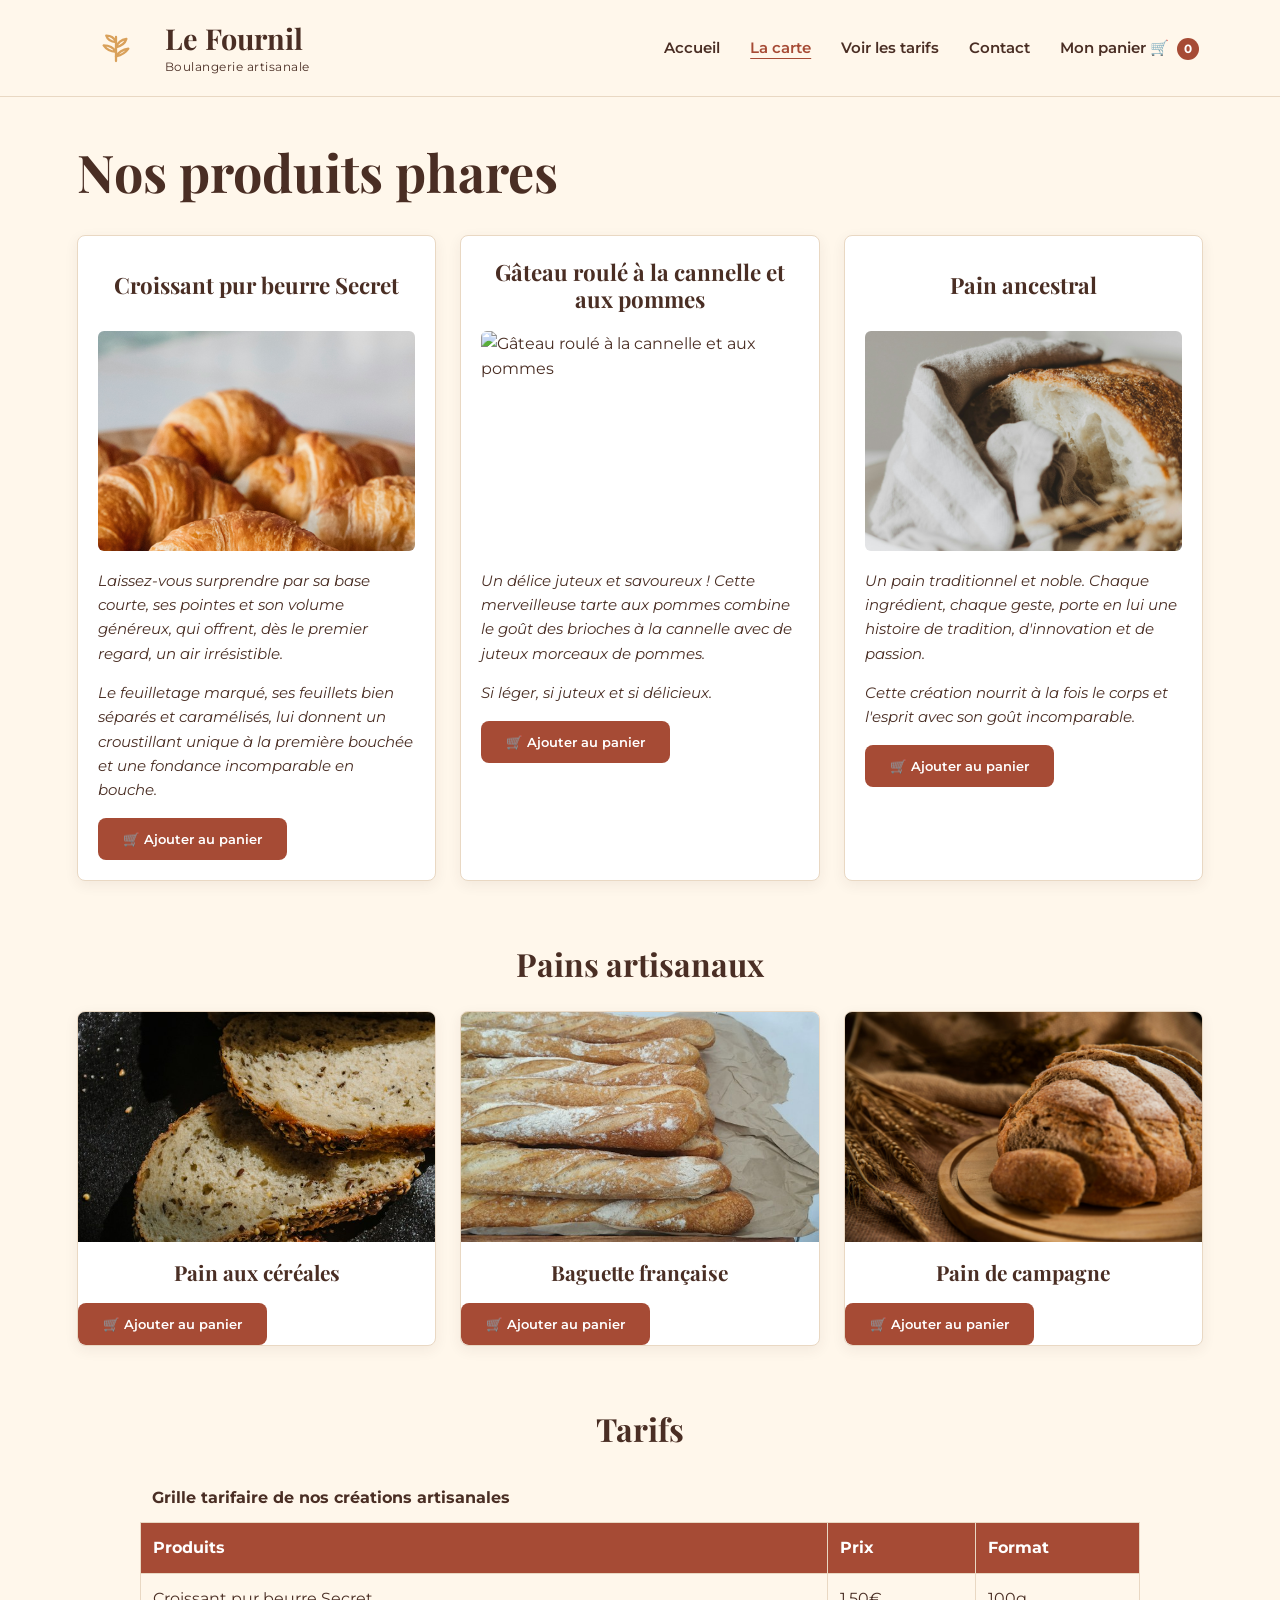
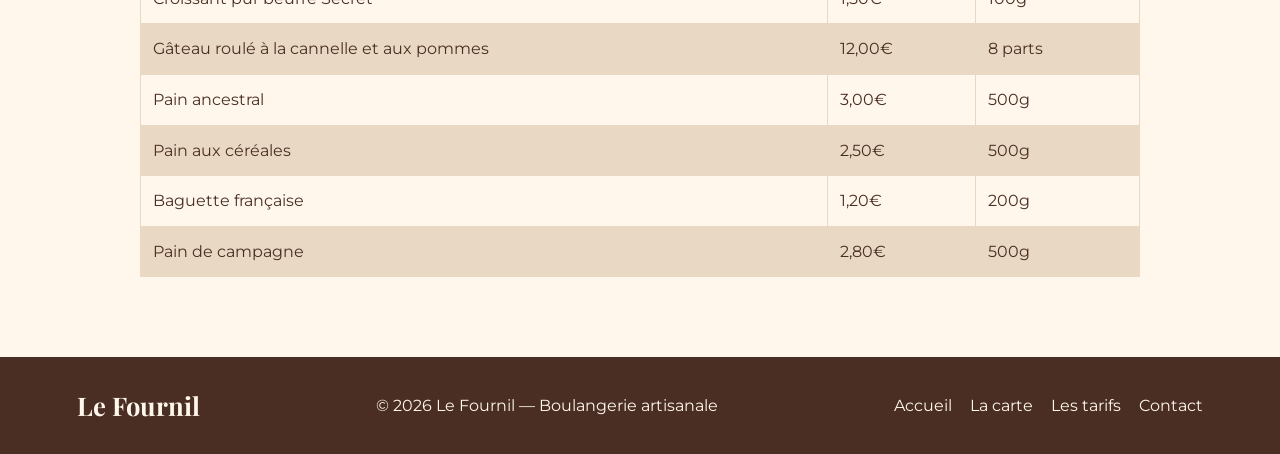
==== index.html/carte.html @ 24df6372 "tout" ====
<!DOCTYPE html>
<html lang="fr">
<head>
    <meta charset="UTF-8">
    <meta name="viewport" content="width=device-width, initial-scale=1.0">
    <title>Le Fournil - Boulangerie artisanale</title>
    <link rel="stylesheet" href="./assets/CSS/style.css">
    <script src="./assets/JS/panier.js" defer></script>
</head>
<body>
    
<header class="entete">
    
<a class="logo" href="index.html">
    <svg
        class="logo-motif"
        viewBox="0 0 120 48"
        xmlns="http://www.w3.org/2000/svg"
        aria-hidden="true"
    >
        <g
            fill="none"
            stroke="currentColor"
            stroke-width="3.5"
            stroke-linecap="round"
            stroke-linejoin="round"
        >
            <path d="M60 44 Q60 25 60 7"/>
            <path d="M60 15 Q48 14 45 5 Q56 5 60 15"/>
            <path d="M60 23 Q73 20 76 10 Q64 12 60 23"/>
            <path d="M60 30 Q47 29 41 20 Q54 20 60 30"/>
            <path d="M60 37 Q73 34 79 25 Q66 27 60 37"/>
        </g>
    </svg>

    <span class="logo-texte">
        <span class="logo-nom">Le Fournil</span>
        <span class="logo-signature">Boulangerie artisanale</span>
    </span>
</a>


    <nav aria-label="Navigation principale">
        <ul>
            <li><a href="index.html">Accueil</a></li>
            <li><a href="carte.html" aria-current="page">La carte</a></li>
            <li><a href="carte.html#tarifs">Voir les tarifs</a></li>
            <li><a href="contact.html">Contact</a></li>
            <li><a href="panier.html">Mon panier 🛒
                <span class="compteur-panier" data-compteur-panier>0</span>
            </a></li>
        </ul>
    </nav>
</header>


        <main>
            <h1><strong>Nos produits phares</strong></h1>
                <section class="produits-phares"> 

                    
                    <article>
                    <h2>Croissant pur beurre Secret</h2>
                    <!-- Ce titre s'affichera visuellement -->

                    <img src="./assets/images/aurela-redenica-y4__jFIV1F8-unsplash(1).jpg" alt="Croissant pur beurre Secret" width="300">
                   
                     
                
                        <p><i>Laissez-vous surprendre par sa base courte, ses pointes et son volume généreux, qui offrent, dès le premier regard, un air irrésistible. </i></p>
                        <p><i>Le feuilletage marqué, ses feuillets bien séparés et caramélisés, lui donnent un croustillant unique à la première bouchée et une fondance incomparable en bouche.</i></p>
                    
                        <button
                            type="button"
                            class="btn btn-principal ajouter-panier"
                            data-id="croissant"
                            data-nom="Croissant pur beurre Secret"
                            data-prix="1.50"
                            >
                             🛒 Ajouter au panier
                        </button>
                    </article>

                    <article>
                    <h2>Gâteau roulé à la cannelle et aux pommes</h2>
                     <!-- Ce titre s'affichera visuellement -->

                    <img src="./assets/images/diliara-garifullina-klfddq7zA9I-unsplash.jpg" alt="Gâteau roulé à la cannelle et aux pommes" width="300">
                   
                        <p><i>Un délice juteux et savoureux ! Cette merveilleuse tarte aux pommes combine le goût des brioches à la cannelle avec de juteux morceaux de pommes.</i></p>
                        <p><i>Si léger, si juteux et si délicieux.</i></p>

                        <button
                            type="button"
                            class="btn btn-principal ajouter-panier"
                            data-id="gâteau-roulé"
                            data-nom="Gâteau roulé à la cannelle et aux pommes"
                            data-prix="12.00"
                            >
                             🛒 Ajouter au panier
                        </button>
                    </article>

                    <article>
                    <h2>Pain ancestral</h2>
                     <!-- Ce titre s'affichera visuellement -->
                      
                    <img src="./assets/images/ellie-ellien-lJxYfjJRVto-unsplash.jpg" alt="Pain ancestral" width="300">
                   
                    <p><i>Un pain traditionnel et noble. Chaque ingrédient, chaque geste, porte en lui une histoire de tradition, d'innovation et de passion. </i></p>
                    <p><i>Cette création nourrit à la fois le corps et l'esprit avec son goût incomparable.</i></p>

                    <button
                            type="button"
                            class="btn btn-principal ajouter-panier"
                            data-id="pain-ancestral"
                            data-nom="Pain ancestral"
                            data-prix="3.00"
                            >
                             🛒 Ajouter au panier
                        </button>
                    </article>
                </section>
           
    
<!-- Section : Pains artisanaux -->
<section class="section-pains">

    <h2>Pains artisanaux</h2>

    <div class="grille-pains">

        <article class="carte-pain">
            <img
                src="./assets/images/helen-van-8ctLZdT67_I-unsplash.jpg"
                alt="Pain aux céréales"
            >
            <h3>Pain aux céréales</h3>

            <button
                type="button"
                class="btn btn-principal ajouter-panier"
                data-id="pain-aux-céréales"
                data-nom="Pain aux céréales"
                data-prix="2.50"
                >
                🛒 Ajouter au panier
            </button>
        </article>

        <article class="carte-pain">
            <img
                src="./assets/images/sergio-arze-BXeJttTeD_s-unsplash.jpg"
                alt="Baguettes françaises"
            >
            <h3>Baguette française</h3>
            <button
                type="button"
                class="btn btn-principal ajouter-panier"
                data-id="baguette-française"
                data-nom="Baguette française"
                data-prix="1.20"
                >
                🛒 Ajouter au panier
            </button>
        </article>

        <article class="carte-pain">
            <img
                src="./assets/images/charles-chen-0keGhiSw9kY-unsplash.jpg"
                alt="Pain de campagne"
            >
            <h3>Pain de campagne</h3>

            <button
                type="button"
                class="btn btn-principal ajouter-panier"
                data-id="pain-de-campagne"
                data-nom="Pain de campagne"
                data-prix="2.80"
                >
                🛒 Ajouter au panier
        </article>

    </div>

</section>


            <!-- Section : Tarifs (avec l'ID pour l'ancre) -->
             

            <section id="tarifs" class="section-tarifs">

                <h2>Tarifs</h2>

            <table>

                <caption>Grille tarifaire de nos créations artisanales</caption>
                    <thead>
                        <tr>
                            <th>Produits</th>
                            <th>Prix</th>
                            <th>Format</th>
                        </tr>
                    </thead>

                    <tbody>

                        <tr>
                            <td>Croissant pur beurre Secret</td>
                            <td>1,50€</td>
                            <td>100g</td>
                        </tr>
                        <tr>
                            <td>Gâteau roulé à la cannelle et aux pommes</td>
                            <td>12,00€</td>
                            <td>8 parts</td>
                        </tr>
                        <tr>
                            <td>Pain ancestral</td>
                            <td>3,00€</td>
                            <td>500g</td>
                        </tr>
                        <tr>
                            <td>Pain aux céréales</td>
                            <td>2,50€</td>
                            <td>500g</td>
                        </tr>
                        <tr>
                            <td>Baguette française</td>
                            <td>1,20€</td>
                            <td>200g</td>
                        </tr>
                        <tr>
                            <td>Pain de campagne</td>
                            <td>2,80€</td>
                            <td>500g</td>
                        </tr>

                    </tbody>
                    
                </table>
               
             </section>

        </main>

        
<!-- Pied de page commun -->
<footer class="pied-page">

    <p class="signature-footer">
        Le Fournil
    </p>

    <p>
        © 2026 Le Fournil — Boulangerie artisanale
    </p>

    <nav aria-label="Navigation de pied de page">
        <ul>
            <li><a href="index.html">Accueil</a></li>
            <li><a href="carte.html#tarifs">La carte</a></li>
            <li>
                <a href="carte.html#tarifs">Les tarifs</a>
            </li>
            <li><a href="contact.html">Contact</a></li>
        </ul>
    </nav>

</footer>

        </body>
        </html>
---- index.html/assets/CSS/style.css ----
@import url('https://fonts.googleapis.com/css2?family=Montserrat:wght@400;500;600;700&family=Playfair+Display:wght@400;500;600;700&display=swap');

/* =========================================================
               LE FOURNIL — FEUILLE DE STYLE 
Styles communs aux pages index.html, carte.html et contact.html
   ========================================================= */

:root {
    --terracotta: #A64B35;
    --brun: #4A2E24;
    --ivoire: #FFF7EB;
    --miel: #D9A15B;
    --beige: #E9D8C3;
    --police-titres: "Playfair Display", Georgia, serif;
    --police-texte: "Montserrat", Arial, sans-serif;
    --arrondi: 8px;
    --espace: 24px;
}

* { box-sizing: border-box; }

html { scroll-behavior: smooth; }

body {
    margin: 0;
    background: var(--ivoire);
    color: var(--brun);
    font-family: var(--police-texte);
    font-size: 16px;
    line-height: 1.6;
}

h1, h2, h3 {
    margin-top: 0;
    color: var(--brun);
    font-family: var(--police-titres);
    line-height: 1.2;
}

h1 { font-size: clamp(2.2rem, 5vw, 3.25rem); }
h2 { font-size: clamp(1.65rem, 3vw, 2rem); }
h3 { font-size: 1.3rem; }
p { margin-top: 0; }
a { color: var(--terracotta); }
img { display: block; max-width: 100%; height: auto; }

/* Boutons communs */
.btn {
    display: inline-block;
    padding: 12px 24px;
    border: 1px solid transparent;
    border-radius: var(--arrondi);
    font-family: var(--police-texte);
    font-weight: 600;
    text-align: center;
    text-decoration: none;
    cursor: pointer;
    transition: background-color .2s ease, color .2s ease, transform .2s ease;
}
.btn-principal { background: var(--terracotta); color: #fff; }
.btn-principal:hover, .btn-principal:focus-visible { background: var(--brun); color: #fff; }
.btn-secondaire { border-color: var(--terracotta); background: transparent; color: var(--terracotta); }
.btn-secondaire:hover, .btn-secondaire:focus-visible { background: var(--beige); }

/* En-tête, logo et navigation — communs aux trois pages */
.entete {
    display: flex;
    flex-wrap: wrap;
    align-items: center;
    justify-content: space-between;
    gap: 20px 28px;
    width: 100%;
    padding: 18px 6%;
    border-bottom: 1px solid var(--beige);
    background: var(--ivoire);
}
.logo {
    display: inline-flex;
    flex: 0 0 auto;
    align-items: center;
    gap: 10px;
    color: var(--brun);
    text-decoration: none;
}
.logo-motif {
    flex: 0 0 auto;
    width: 78px;
    height: 60px;
    color: var(--miel);
}
.logo-texte { display: flex; flex-direction: column; line-height: 1.15; }
.logo .logo-nom { font-family: var(--police-titres); font-size: 1.8rem; font-weight: 700; }
.logo .logo-signature { margin-top: 4px; font-size: .76rem; letter-spacing: .04em; }
.entete nav { display: block; flex: 1 1 400px; min-width: 0; }
.entete nav ul {
    display: flex;
    flex-wrap: wrap;
    align-items: center;
    justify-content: flex-end;
    gap: 8px 22px;
    margin: 0;
    padding: 0;
    list-style: none;
}
.entete nav li { display: block; }
.entete nav a {
    display: inline-block;
    padding: 8px 4px;
    color: var(--brun);
    font-size: .94rem;
    font-weight: 600;
    text-decoration: none;
}
.entete nav a:hover, .entete nav a:focus-visible,
.entete nav a[aria-current="page"] { color: var(--terracotta); }
.entete nav a[aria-current="page"] { text-decoration: underline; text-underline-offset: 5px; }

/* Éléments de présentation */
.surtitre {
    margin-bottom: 10px;
    color: var(--terracotta);
    font-size: .82rem;
    font-weight: 700;
    letter-spacing: .12em;
    text-transform: uppercase;
}

/* PAGE ACCUEIL : bannière */
.hero {
    display: flex;
    flex-direction: column;
    align-items: center;
    justify-content: center;
    gap: 12px;
    width: 100%;
    max-width: 1400px;
    min-height: 360px;
    margin: 32px auto;
    padding: 64px 8%;
    background: var(--beige); text-align: center;
}
.hero h1 { max-width: 780px; margin-bottom: 4px; }
.hero p:not(.surtitre) { max-width: 650px; margin-bottom: 8px; }
.hero .surtitre { margin-bottom: 0; }

.photo-vitrine {
    display: grid;
    grid-template-columns: minmax(0, 1.1fr) minmax(0, 1fr);
    align-items: center;
    gap: 40px;
    width: 88%;
    max-width: 1200px;
    margin: 64px auto;
}
.photo-vitrine img { width: 100%; height: 360px; border-radius: var(--arrondi); object-fit: cover; }
.photo-texte h2 { margin-bottom: 14px; }
.photo-texte p:not(.surtitre) { max-width: 560px; }

.incontournables {
    width: 88%;
    max-width: 1200px;
    margin: 72px auto;
}
.incontournables-intro { max-width: 680px; margin: 0 auto 32px; text-align: center; }
.incontournables-intro h2 { margin-bottom: 12px; }
.incontournables-intro > p:last-child { margin-bottom: 0; }
.grille-produits {
    display: grid;
    grid-template-columns: repeat(3, minmax(0, 1fr));
    gap: 24px;
    width: 100%;
}
.produit-accueil {
    min-width: 0;
    overflow: hidden;
    border: 1px solid var(--beige);
    border-radius: var(--arrondi);
    background: #fff;
    box-shadow: 0 4px 14px rgb(74 46 36 / 7%);
    transition: transform .2s ease, box-shadow .2s ease;
}
.produit-accueil:hover { transform: translateY(-4px); box-shadow: 0 8px 20px rgb(74 46 36 / 12%); }
.produit-accueil img { width: 100%; height: 230px; object-fit: cover; }
.produit-accueil .produit-contenu { padding: 20px; }
.produit-contenu h3 { margin-bottom: 10px; }
.produit-contenu p { margin-bottom: 0; font-size: .95rem; }
.incontournables-action { margin-top: 30px; text-align: center; }

.savoir-faire {
    display: grid;
    grid-template-columns: minmax(0, 1fr) minmax(0, 1fr);
    align-items: center;
    gap: 44px;
    width: 88%;
    max-width: 1200px;
    margin: 72px auto;
}
.savoir-faire-photo img { width: 100%; height: 390px; border-radius: var(--arrondi); object-fit: cover; }
.savoir-faire-texte h2 { margin-bottom: 16px; }
.savoir-faire-texte p:not(.surtitre) { max-width: 620px; }
.savoir-faire-texte .btn { margin-top: 8px; }

/* PAGE CARTE : produits phares */
main > h1 {
    width: 88%;
    max-width: 1200px;
    margin: 44px auto 32px;
}
.produits-phares {
    display: grid;
    grid-template-columns: repeat(3, minmax(0, 1fr));
    gap: 24px;
    width: 88%;
    max-width: 1200px;
    margin: 0 auto 64px;
}
.produits-phares article {
    min-width: 0;
    overflow: hidden;
    padding: 20px;
    border: 1px solid var(--beige);
    border-radius: var(--arrondi);
    background: #fff;
    box-shadow: 0 4px 14px rgb(74 46 36 / 7%);
    transition: transform .2s ease, box-shadow .2s ease;
}
.produits-phares article:hover { transform: translateY(-4px); box-shadow: 0 8px 20px rgb(74 46 36 / 12%); }
.produits-phares article h2 { margin-bottom: 16px; font-size: 1.4rem; }
.produits-phares article img { width: 100%; height: 220px; margin-bottom: 18px; border-radius: 6px; object-fit: cover; }
.produits-phares article p { font-size: .95rem; }
.produits-phares article p:last-child { margin-bottom: 0; }

/* PAGE CARTE : pains artisanaux */
.section-pains {
    width: 88%;
    max-width: 1200px;
    margin: 64px auto;
}
.section-pains > h2 { margin-bottom: 28px; text-align: center; }
.grille-pains { display: grid; grid-template-columns: repeat(3, minmax(0, 1fr)); gap: 24px; }
.carte-pain {
    overflow: hidden;
    border: 1px solid var(--beige);
    border-radius: var(--arrondi);
    background: #fff;
    box-shadow: 0 4px 14px rgb(74 46 36 / 7%);
    transition: transform .2s ease, box-shadow .2s ease;
}
.carte-pain:hover { transform: translateY(-4px); box-shadow: 0 8px 20px rgb(74 46 36 / 12%); }
.carte-pain img { width: 100%; height: 230px; object-fit: cover; }
.carte-pain h3 { margin: 0; padding: 18px; text-align: center; }

/* PAGE CARTE : tableau des tarifs */
.section-tarifs {
    width: 88%;
    max-width: 1000px;
    margin: 64px auto 80px;
    scroll-margin-top: 24px;
}
.section-tarifs > h2 { margin-bottom: 20px; text-align: center; }
.section-tarifs table {
    width: 100%;
    margin: 24px 0;
    border-collapse: collapse;
    background: var(--ivoire);
    color: var(--brun);
}
.section-tarifs caption { padding: 12px; color: var(--brun); font-weight: 700; text-align: left; }
.section-tarifs th, .section-tarifs td { padding: 12px; border: 1px solid var(--beige); text-align: left; }
.section-tarifs th { background: var(--terracotta); color: #fff; }
.section-tarifs tbody tr:nth-child(even) { background: var(--beige); }
.section-tarifs tbody tr:hover { background: #f2e3d1; }

/* PAGE CONTACT : introduction */
.page-contact { padding: 0 6% 64px; }
.page-contact .contact-intro-vertical {
    display: flex;
    flex-direction: column;
    align-items: center;
    width: 100%;
    max-width: 900px;
    margin: 48px auto 44px;
    text-align: center;
}
.page-contact .contact-intro-vertical .surtitre { margin-bottom: 12px; }
.page-contact .contact-intro-vertical .texte-intro-contact { max-width: 650px; margin-bottom: 18px; }
.page-contact .contact-intro-vertical h1 { margin: 0; }

/* PAGE CONTACT : cartes d'informations */
.page-contact .contact-grid {
    display: grid;
    grid-template-columns: repeat(2, minmax(0, 1fr));
    gap: 24px;
    width: 100%;
    max-width: 1000px;
    margin: 0 auto 48px;
}
.page-contact .contact-card {
    min-width: 0;
    padding: 28px;
    border: 1px solid var(--beige);
    border-radius: var(--arrondi);
    background: #fff;
    box-shadow: 0 4px 14px rgb(74 46 36 / 7%);
}
.page-contact .contact-card h2 { margin-bottom: 20px; font-size: 1.5rem; }
.page-contact .contact-card p { margin-bottom: 18px; }
.page-contact .contact-card p:last-child { margin-bottom: 0; }
.page-contact .contact-card strong { color: var(--terracotta); }
.page-contact .contact-card .note-horaires { color: var(--brun); font-style: italic; }

/* PAGE CONTACT : formulaire */
.page-contact .formulaire-contact {
    width: 100%;
    max-width: 800px;
    margin: 0 auto;
    padding: 32px;
    border: 1px solid var(--beige);
    border-radius: var(--arrondi);
    background: #fff;
    box-shadow: 0 4px 14px rgb(74 46 36 / 7%);
}
.page-contact .formulaire-contact h2 { margin-bottom: 10px; }
.page-contact .formulaire-contact > p { margin-bottom: 24px; }
.page-contact .formulaire-contact form { display: grid; gap: 18px; }
.page-contact .formulaire-contact .champ { display: flex; flex-direction: column; gap: 7px; }
.page-contact .formulaire-contact label { color: var(--brun); font-weight: 600; }
.page-contact .formulaire-contact input,
.page-contact .formulaire-contact textarea {
    width: 100%;
    padding: 12px 14px;
    border: 1px solid #cbb7a5;
    border-radius: 6px;
    background: var(--ivoire);
    color: var(--brun);
    font: inherit;
}
.page-contact .formulaire-contact textarea { min-height: 140px; resize: vertical; }
.page-contact .formulaire-contact input:focus,
.page-contact .formulaire-contact textarea:focus {
    outline: 2px solid var(--terracotta);
    outline-offset: 2px;
    border-color: var(--terracotta);
}
.page-contact .formulaire-contact button { justify-self: start; }

/* Pied de page commun aux trois pages */
.pied-page {
    display: flex;
    flex-wrap: wrap;
    align-items: center;
    justify-content: space-between;
    gap: 18px 28px;
    width: 100%;
    padding: 28px 6%;
    background: var(--brun);
    color: var(--ivoire);
}
.pied-page p { margin: 0; }
.pied-page .signature-footer { color: var(--ivoire); font-family: var(--police-titres); font-size: 1.6rem; font-weight: 700; }
.pied-page nav ul { display: flex; flex-wrap: wrap; gap: 8px 18px; margin: 0; padding: 0; list-style: none; }
.pied-page a { color: var(--ivoire); text-decoration: none; }
.pied-page a:hover, .pied-page a:focus-visible { color: var(--miel); text-decoration: underline; text-underline-offset: 4px; }

/* Adaptation aux écrans moyens */
@media (max-width: 900px) {
    .grille-produits, .produits-phares, .grille-pains { grid-template-columns: repeat(2, minmax(0, 1fr)); }
    .photo-vitrine, .savoir-faire { gap: 28px; }
    .photo-vitrine img, .savoir-faire-photo img { height: 320px; }
    .entete nav ul { gap: 8px 14px; }
    .pied-page { justify-content: center; text-align: center; }
    .pied-page nav ul { justify-content: center; }
}

/* Adaptation aux mobiles */
@media (max-width: 700px) {
    .entete { flex-direction: column; align-items: center; padding: 18px 5%; }
    .entete nav { flex: 0 1 auto; width: 100%; }
    .entete nav ul { justify-content: center; gap: 6px 14px; }
    .entete nav a { padding: 7px 3px; font-size: .9rem; }
    .hero {
    display: flex;
    flex-direction: column;
    align-items: center;
    justify-content: center;
    gap: 12px;

    width: 100%;
    max-width: 1400px;
    min-height: 360px;
    margin: 32px auto;
    padding: 64px 8%;

    background: var(--beige);
    text-align: center;
}

.hero h1 {
    max-width: 780px;
    margin-bottom: 4px;
}

.hero p:not(.surtitre) {
    max-width: 650px;
    margin-bottom: 8px;
}

.hero .surtitre {
    margin-bottom: 0;
}
    .photo-vitrine, .savoir-faire { grid-template-columns: 1fr; width: 88%; margin: 48px auto; }
    .photo-vitrine img, .savoir-faire-photo img { height: 280px; }
    .photo-texte { order: 2; }
    .grille-produits, .produits-phares, .grille-pains, .page-contact .contact-grid { grid-template-columns: 1fr; }
    .incontournables, .section-pains, .section-tarifs { width: 88%; margin-top: 48px; margin-bottom: 48px; }
    .produits-phares { margin-bottom: 48px; }
    .page-contact { padding-right: 5%; padding-left: 5%; }
    .page-contact .contact-intro-vertical { margin: 36px auto; }
    .page-contact .contact-card, .page-contact .formulaire-contact { padding: 24px; }
    .pied-page { flex-direction: column; padding: 26px 5%; }
}

@media (max-width: 500px) {
    body { font-size: 15px; }
    .logo-motif {
    flex: 0 0 auto;
    width: 78px;
    height: 60px;
    color: var(--miel);
}
    .logo .logo-nom { font-size: 1.6rem; }
    .logo .logo-signature { font-size: .7rem; }
    .hero h1 { font-size: 2.15rem; }
    .produit-accueil img, .produits-phares article img, .carte-pain img { height: 210px; }
    .page-contact .formulaire-contact { padding: 20px; }
    .page-contact .formulaire-contact button { width: 100%; }
    .section-tarifs { width: 94%; }
    .section-tarifs th, .section-tarifs td { padding: 8px 6px; font-size: .85rem; overflow-wrap: anywhere; }
    .pied-page nav ul { gap: 8px 14px; }
}


/* PAGE MON PANIER */

.page-panier {
    width: 88%;
    max-width: 1000px;
    min-height: 55vh;
    margin: 48px auto 72px;
}

.page-panier > h1 {
    text-align: center;
    margin-bottom: 36px;
}

.ligne-panier {
    display: flex;
    flex-wrap: wrap;
    align-items: center;
    gap: 12px;
    margin-bottom: 16px;
    padding: 20px;
    border: 1px solid var(--beige);
    border-radius: var(--arrondi);
    background: #fff;
}

.ligne-panier h3 {
    flex: 1 1 220px;
    margin: 0;
}

.ligne-panier p {
    margin: 0;
}

.ligne-panier button {
    padding: 8px 12px;
    border: 1px solid var(--beige);
    border-radius: 6px;
    background: var(--ivoire);
    color: var(--brun);
    cursor: pointer;
}

.ligne-panier button:hover {
    background: var(--beige);
}

#message-panier[hidden] {
    display: none;
}



/* Compteur du panier */
.compteur-panier {
    display: inline-flex;
    align-items: center;
    justify-content: center;
    min-width: 22px;
    height: 22px;
    margin-left: 4px;
    padding: 0 6px;
    border-radius: 50px;
    background: var(--terracotta);
    color: #fff;
    font-size: 0.75rem;
    font-weight: 700;
    line-height: 1;
}

/* ========================================
   PAGE PANIER - LE FOURNIL
   ======================================== */

.page-panier {
    max-width: 1000px;
    margin: 50px auto;
    padding: 30px;
    color: var(--brun);
    background-color: var(--ivoire);
    border-radius: 16px;
    box-shadow: 0 4px 16px rgba(74, 46, 36, 0.10);
}

.page-panier h1 {
    margin-bottom: 12px;
    color: var(--brun);
    text-align: center;
}

.page-panier h2 {
    margin-top: 30px;
    color: var(--terracotta);
}

/* Message lorsque le panier est vide */
#message-panier {
    padding: 24px;
    text-align: center;
    color: var(--brun);
    background-color: #FFFFFF;
    border: 1px solid var(--beige);
    border-radius: 12px;
}

/* Liste des produits */
#liste-panier {
    display: flex;
    flex-direction: column;
    gap: 16px;
    margin: 24px 0;
}

/* Une ligne par produit */
.ligne-panier {
    display: flex;
    align-items: center;
    flex-wrap: wrap;
    gap: 12px;
    padding: 20px;
    background-color: #FFFFFF;
    border: 1px solid var(--beige);
    border-left: 5px solid var(--terracotta);
    border-radius: 12px;
}

/* Nom du produit */
.ligne-panier h3 {
    flex: 1 1 200px;
    margin: 0;
    color: var(--brun);
    font-size: 1.1rem;
}

/* Prix du produit */
.ligne-panier p {
    margin: 0;
    color: var(--terracotta);
    font-weight: bold;
}

/* Boutons de quantité et suppression */
.ligne-panier button {
    padding: 8px 12px;
    color: var(--brun);
    background-color: var(--ivoire);
    border: 1px solid var(--beige);
    border-radius: 8px;
    font: inherit;
    cursor: pointer;
    transition: background-color 0.2s ease,
                color 0.2s ease;
}

/* Effet au survol */
.ligne-panier button:hover {
    color: #FFFFFF;
    background-color: var(--terracotta);
    border-color: var(--terracotta);
}

/* Quantité */
.ligne-panier span {
    color: var(--brun);
    font-weight: bold;
}

/* Total du panier */
#total-panier {
    display: inline-block;
    margin-top: 10px;
    padding: 12px 20px;
    color: #FFFFFF;
    background-color: var(--brun);
    border-radius: 10px;
    font-size: 1.4rem;
    font-weight: bold;
}

/* Adaptation aux petits écrans */
@media (max-width: 600px) {
    .page-panier {
        margin: 20px 12px;
        padding: 18px;
    }

    .ligne-panier {
        padding: 14px;
        gap: 10px;
    }

    .ligne-panier h3 {
        flex-basis: 100%;
    }

    #total-panier {
        font-size: 1.2rem;
    }
}


/* Bouton pour vider le panier */
.btn-vider-panier {
    margin-top: 16px;
    margin-left: 10px;
    padding: 12px 20px;
    color: var(--terracotta);
    background-color: transparent;
    border: 1px solid var(--terracotta);
    border-radius: 8px;
    font: inherit;
    cursor: pointer;
    transition: background-color 0.2s ease, color 0.2s ease;
}

.btn-vider-panier:hover {
    color: #FFFFFF;
    background-color: var(--terracotta);
}

@media (max-width: 600px) {
    .btn-vider-panier {
        margin-left: 0;
        width: 100%;
    }
}


/* Formulaire de commande */
#formulaire-commande {
    max-width: 650px;
    margin: 30px auto 0;
}

.champ-commande {
    display: flex;
    flex-direction: column;
    gap: 8px;
    margin-bottom: 20px;
}

.champ-commande label {
    color: var(--brun);
    font-weight: bold;
}

.champ-commande input,
.champ-commande select {
    width: 100%;
    box-sizing: border-box;
    padding: 12px;
    color: var(--brun);
    background-color: #FFFFFF;
    border: 1px solid var(--beige);
    border-radius: 8px;
    font: inherit;
}

.champ-commande input:focus,
.champ-commande select:focus {
    outline: 2px solid var(--miel);
    outline-offset: 2px;
}

.note-commande {
    padding: 12px;
    color: var(--brun);
    background-color: var(--beige);
    border-radius: 8px;
    font-size: 0.9rem;
}



/* Récapitulatif et confirmation de commande */
#recapitulatif-commande,
#confirmation-finale {
    margin-top: 30px;
    padding: 24px;
    background-color: #FFFFFF;
    border: 1px solid var(--beige);
    border-radius: 12px;
}

#recapitulatif-commande h2,
#confirmation-finale h2 {
    color: var(--terracotta);
}

#details-client,
#details-produits {
    padding: 12px 18px;
    background-color: var(--ivoire);
    border-radius: 8px;
}

#details-client p,
#details-produits p {
    margin: 10px 0;
    color: var(--brun);
}

.total-commande {
    margin-top: 24px;
    padding: 16px;
    color: #FFFFFF;
    background-color: var(--brun);
    border-radius: 8px;
    font-size: 1.3rem;
    font-weight: bold;
}

#recapitulatif-commande button {
    margin-top: 12px;
}

#recapitulatif-commande[hidden],
#confirmation-finale[hidden],
#formulaire-commande[hidden] {
    display: none;
}



/* Détails de la confirmation de commande */
.recap-confirmation {
    margin: 24px 0;
    padding: 20px;
    background-color: var(--ivoire);
    border: 1px solid var(--beige);
    border-radius: 12px;
}

.recap-confirmation h3 {
    margin-top: 24px;
    color: var(--terracotta);
}

.recap-confirmation > p {
    margin: 12px 0;
    color: var(--brun);
}

#produits-confirmation p {
    display: flex;
    justify-content: space-between;
    gap: 16px;
    padding: 10px 0;
    border-bottom: 1px solid var(--beige);
    color: var(--brun);
}

#numero-commande {
    color: var(--terracotta);
    font-weight: bold;
}

@media (max-width: 600px) {
    .recap-confirmation {
        padding: 14px;
    }

    #produits-confirmation p {
        flex-wrap: wrap;
    }
}
/* Correction du total sur la confirmation */
.recap-confirmation .total-commande {
    display: block;
    min-height: 0;
    padding: 16px;
    color: #FFFFFF;
    background-color: var(--brun);
    border-radius: 8px;
    font-size: 1.3rem;
    font-weight: bold;
}

#total-confirmation {
    display: inline;
    color: #FFFFFF;
}


/* ========================================
   HARMONISATION DES CARTES PRODUITS
   Le Fournil
   ======================================== */

/* Organisation des cartes */
.carte-produit {
    display: flex;
    flex-direction: column;
    height: 100%;
    box-sizing: border-box;
}

/* Titres centrés et de hauteur identique */
.produits-phares h2,
.produits-phares h3 {
    text-align: center;
    min-height: 2.6em;
    display: flex;
    align-items: center;
    justify-content: center;
    margin-top: 0;
}

/* Photos de même taille */
.produits-phares img {
    display: block;
    width: 100%;
    height: 220px;
    object-fit: cover;
    object-position: center;
    border-radius: 6px;
}

/* Descriptions : l'espace s'adapte au contenu */
.produits-phares p {
    line-height: 1.6;
}

/* Boutons alignés en bas des cartes */
.produits-phares .ajouter-panier {
    margin-top: auto;
    align-self: flex-start;
}

/* Adaptation aux petits écrans */
@media (max-width: 600px) {
    .produits-phares h2,
    .produits-phares h3 {
        min-height: 2.6em;
    }


/* Les descriptions occupent l'espace disponible */
.carte-produit p {
    line-height: 1.6;
}

/* Les boutons se placent en bas des cartes */
.carte-produit .ajouter-panier {
    margin-top: auto;
    align-self: flex-start;
}


/* Uniformiser l'espace réservé aux titres */
.carte-produit h2,
.carte-produit h3 {
    min-height: 2.6em;
    display: flex;
    align-items: center;
    justify-content: center;
    text-align: center;
}


/* Alignement des cartes produits phares */

.produits-phares {
    display: grid;
    grid-template-columns: repeat(3, minmax(0, 1fr));
    gap: 24px;
    align-items: stretch;
}

.produits-phares article {
    display: flex;
    flex-direction: column;
    height: 100%;
    box-sizing: border-box;
}

/* Titres centrés et de hauteur homogène */
.produits-phares article h2 {
    min-height: 2.6em;
    display: flex;
    align-items: center;
    justify-content: center;
    text-align: center;
}

/* Photos uniformes */
.produits-phares article img {
    display: block;
    width: 100%;
    height: 220px;
    object-fit: cover;
    object-position: center;
}

/* Boutons alignés en bas des cartes */
.produits-phares article .ajouter-panier {
    margin-top: auto;
    align-self: flex-start;
}

/* Affichage sur tablette et mobile */
@media (max-width: 800px) {
    .produits-phares {
        grid-template-columns: repeat(2, minmax(0, 1fr));
    }
}

@media (max-width: 550px) {
    .produits-phares {
        grid-template-columns: 1fr;
    }
}


/* Alignement final des boutons des produits phares */

.produits-phares article {
    display: flex;
    flex-direction: column;
    height: 100%;
    box-sizing: border-box;
}

.produits-phares article .ajouter-panier {
    margin-top: auto;
    align-self: flex-start;
}

/* Titres centrés */
.produits-phares article h2 {
    min-height: 2.6em;
    display: flex;
    align-items: center;
    justify-content: center;
    text-align: center;
}

/* Photos uniformes */
.produits-phares article img {
    width: 100%;
    height: 220px;
    object-fit: cover;
    display: block;
}

/* Boutons alignés en bas */
.produits-phares article button.ajouter-panier {
    margin-top: auto;
    align-self: flex-start;
    flex-shrink: 0;
}

@media (max-width: 800px) {
    .produits-phares {
        grid-template-columns: repeat(2, minmax(0, 1fr));
    }
}

@media (max-width: 550px) {
    .produits-phares {
        grid-template-columns: 1fr;
    }

    .produits-phares article {
        min-height: 0;
    }
}

/* Sur mobile, la carte reprend une hauteur naturelle */
@media (max-width: 700px) {
    .produits-phares article {
        height: auto;
        min-height: 0;
    }

    .produits-phares article button.ajouter-panier {
        margin-top: 12px;
    }
}


/* Alignement harmonisé des produits phares */
.produits-phares {
    align-items: stretch;
}

.produits-phares article {
    display: flex;
    flex-direction: column;
    min-width: 0;
    box-sizing: border-box;
}

.produits-phares article h2 {
    min-height: 2.6em;
    display: flex;
    align-items: center;
    justify-content: center;
    text-align: center;
}

.produits-phares article img {
    width: 100%;
    height: 220px;
    flex-shrink: 0;
    object-fit: cover;
}

.produits-phares article button.ajouter-panier {
    margin-top: auto;
    align-self: flex-start;
}


/* Alignement des boutons des produits phares */
.produits-phares article {
    display: grid;
    grid-template-rows: auto 220px 1fr auto;
    align-content: stretch;
}

.produits-phares article h2 {
    min-height: 2.6em;
    margin-top: 0;
    text-align: center;
}

.produits-phares article img {
    width: 100%;
    height: 220px;
    object-fit: cover;
}

.produits-phares article .ajouter-panier {
    margin-top: 12px;
    align-self: start;
    justify-self: start;
}
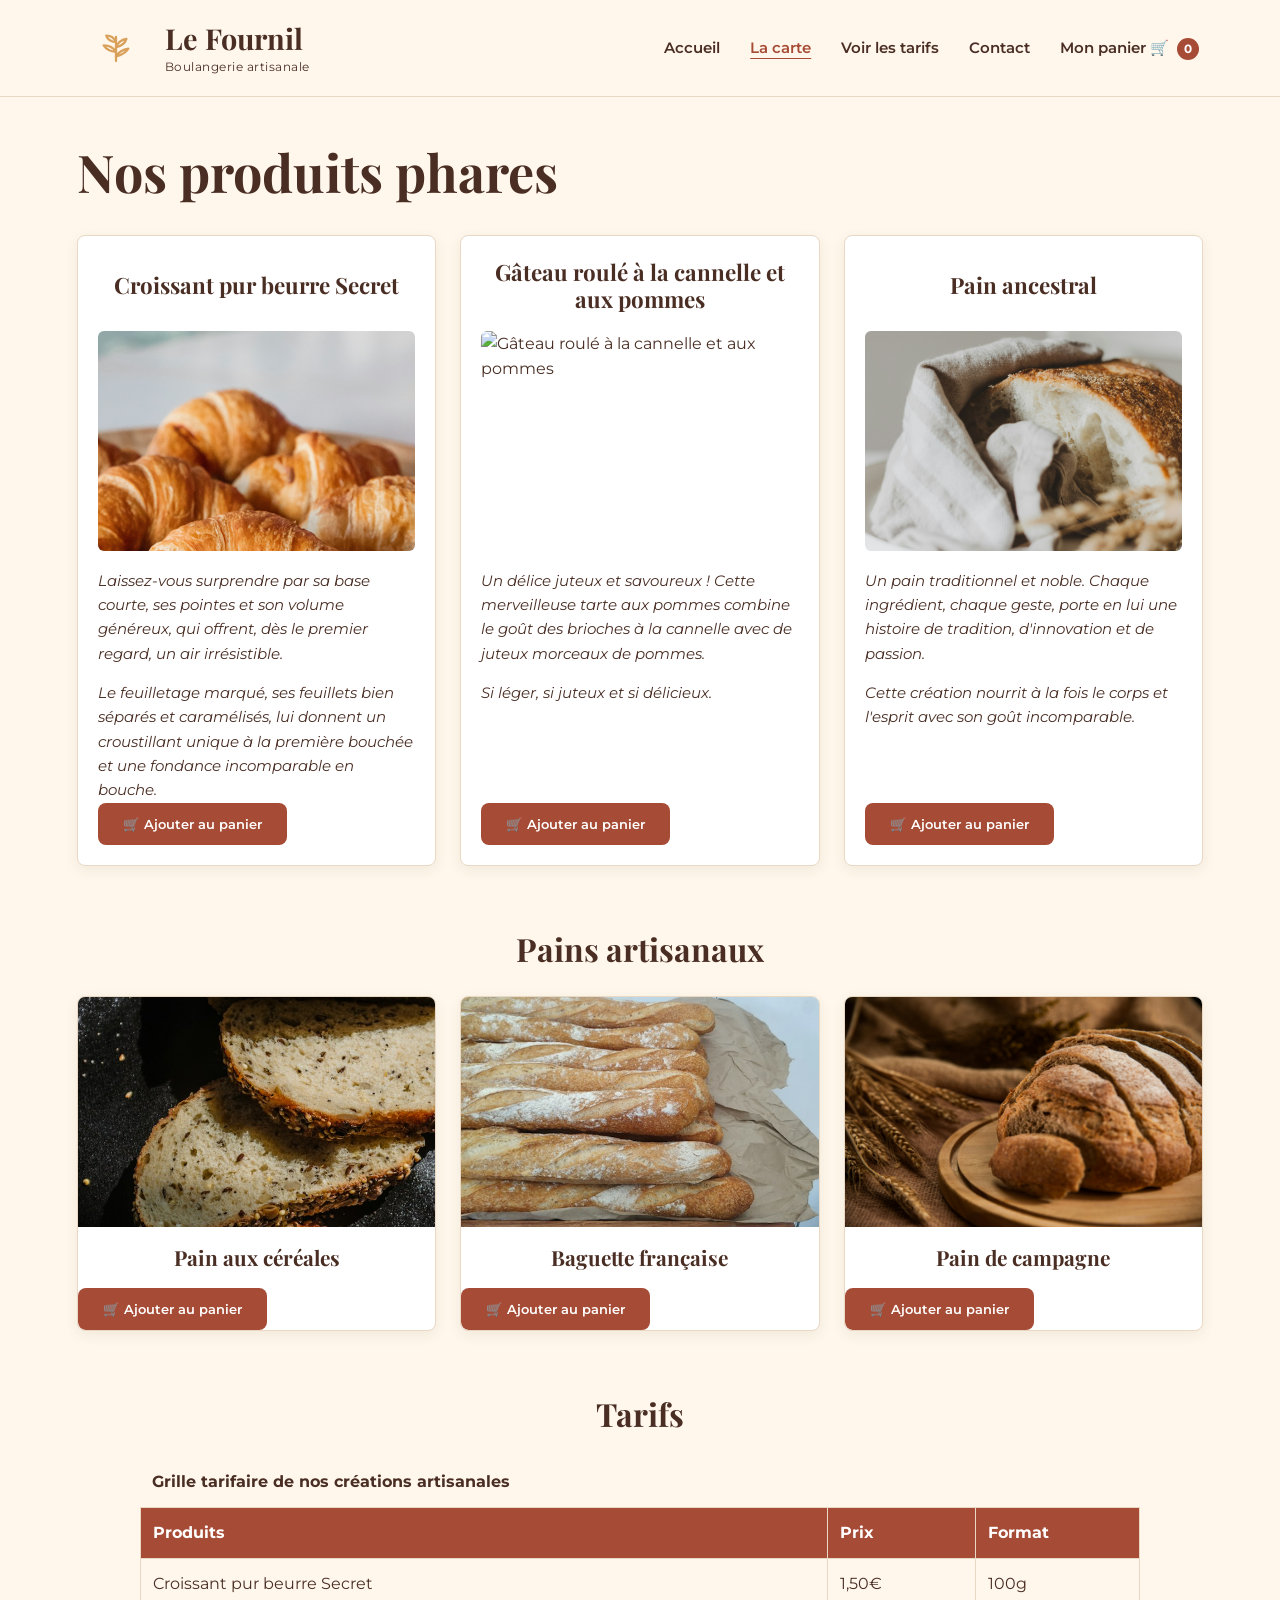
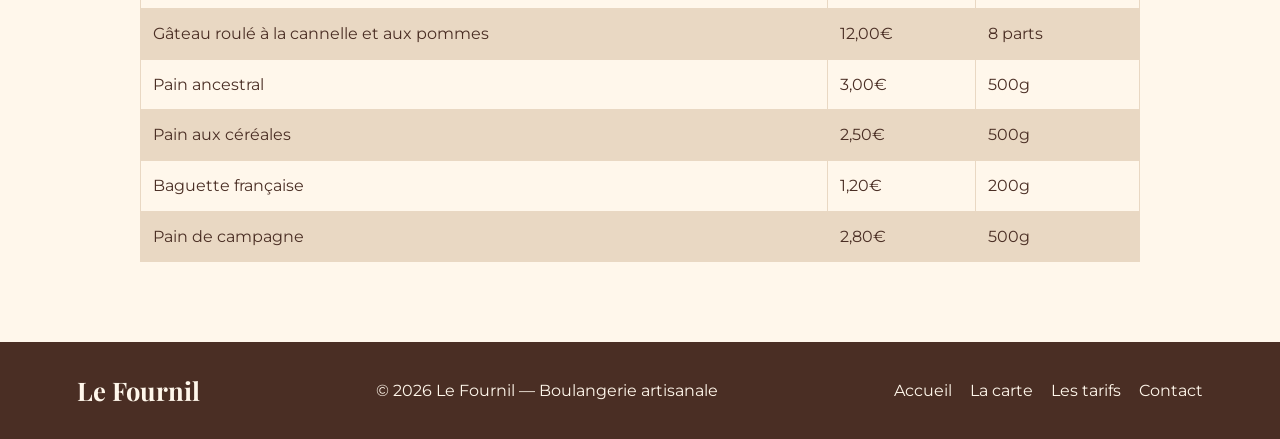
==== commit c7e43e40: "ajout amélioration finalisation commande" ====
--- a/index.html/carte.html
+++ b/index.html/carte.html
@@ -180,6 +180,7 @@
                 data-prix="2.80"
                 >
                 🛒 Ajouter au panier
+            </button>
         </article>
 
     </div>
--- a/index.html/assets/CSS/style.css
+++ b/index.html/assets/CSS/style.css
@@ -1,8 +1,26 @@
 @import url('https://fonts.googleapis.com/css2?family=Montserrat:wght@400;500;600;700&family=Playfair+Display:wght@400;500;600;700&display=swap');
 
 /* =========================================================
-               LE FOURNIL — FEUILLE DE STYLE 
-Styles communs aux pages index.html, carte.html et contact.html
+   LE FOURNIL — FEUILLE DE STYLE PRINCIPALE
+   Styles communs et styles spécifiques aux pages :
+   index.html, carte.html, contact.html et panier.html
+
+   Organisation :
+   1. Variables et réglages généraux
+   2. Éléments HTML communs
+   3. Boutons
+   4. En-tête, logo et navigation
+   5. Page d'accueil
+   6. Page carte
+   7. Page contact
+   8. Page panier et commande
+   9. Pied de page
+   10. Adaptation tablette et mobile
+   ========================================================= */
+
+
+/* =========================================================
+   1. VARIABLES ET RÉGLAGES GÉNÉRAUX
    ========================================================= */
 
 :root {
@@ -11,15 +29,25 @@
     --ivoire: #FFF7EB;
     --miel: #D9A15B;
     --beige: #E9D8C3;
+
     --police-titres: "Playfair Display", Georgia, serif;
     --police-texte: "Montserrat", Arial, sans-serif;
+
     --arrondi: 8px;
     --espace: 24px;
-}
-
-* { box-sizing: border-box; }
-
-html { scroll-behavior: smooth; }
+
+    --ombre-carte: 0 4px 14px rgb(74 46 36 / 7%);
+    --ombre-carte-survol: 0 8px 20px rgb(74 46 36 / 12%);
+    --transition-douce: 0.2s ease;
+}
+
+* {
+    box-sizing: border-box;
+}
+
+html {
+    scroll-behavior: smooth;
+}
 
 body {
     margin: 0;
@@ -30,606 +58,1210 @@
     line-height: 1.6;
 }
 
-h1, h2, h3 {
+
+/* =========================================================
+   2. ÉLÉMENTS HTML COMMUNS
+   ========================================================= */
+
+h1,
+h2,
+h3 {
     margin-top: 0;
     color: var(--brun);
     font-family: var(--police-titres);
     line-height: 1.2;
 }
 
-h1 { font-size: clamp(2.2rem, 5vw, 3.25rem); }
-h2 { font-size: clamp(1.65rem, 3vw, 2rem); }
-h3 { font-size: 1.3rem; }
-p { margin-top: 0; }
-a { color: var(--terracotta); }
-img { display: block; max-width: 100%; height: auto; }
-
-/* Boutons communs */
+h1 {
+    font-size: clamp(2.2rem, 5vw, 3.25rem);
+}
+
+h2 {
+    font-size: clamp(1.65rem, 3vw, 2rem);
+}
+
+h3 {
+    font-size: 1.3rem;
+}
+
+p {
+    margin-top: 0;
+}
+
+a {
+    color: var(--terracotta);
+}
+
+img {
+    display: block;
+    max-width: 100%;
+    height: auto;
+}
+
+.surtitre {
+    margin-bottom: 10px;
+    color: var(--terracotta);
+    font-size: 0.82rem;
+    font-weight: 700;
+    letter-spacing: 0.12em;
+    text-transform: uppercase;
+}
+
+
+/* =========================================================
+   3. BOUTONS COMMUNS
+   ========================================================= */
+
 .btn {
     display: inline-block;
     padding: 12px 24px;
     border: 1px solid transparent;
     border-radius: var(--arrondi);
+
     font-family: var(--police-texte);
     font-weight: 600;
     text-align: center;
     text-decoration: none;
+
     cursor: pointer;
-    transition: background-color .2s ease, color .2s ease, transform .2s ease;
-}
-.btn-principal { background: var(--terracotta); color: #fff; }
-.btn-principal:hover, .btn-principal:focus-visible { background: var(--brun); color: #fff; }
-.btn-secondaire { border-color: var(--terracotta); background: transparent; color: var(--terracotta); }
-.btn-secondaire:hover, .btn-secondaire:focus-visible { background: var(--beige); }
-
-/* En-tête, logo et navigation — communs aux trois pages */
+    transition:
+        background-color var(--transition-douce),
+        color var(--transition-douce),
+        border-color var(--transition-douce),
+        transform var(--transition-douce);
+}
+
+.btn-principal {
+    background: var(--terracotta);
+    color: #fff;
+}
+
+.btn-principal:hover,
+.btn-principal:focus-visible {
+    background: var(--brun);
+    color: #fff;
+}
+
+.btn-secondaire {
+    border-color: var(--terracotta);
+    background: transparent;
+    color: var(--terracotta);
+}
+
+.btn-secondaire:hover,
+.btn-secondaire:focus-visible {
+    background: var(--beige);
+}
+
+
+/* =========================================================
+   4. EN-TÊTE, LOGO ET NAVIGATION
+   ========================================================= */
+
 .entete {
     display: flex;
     flex-wrap: wrap;
     align-items: center;
     justify-content: space-between;
     gap: 20px 28px;
+
     width: 100%;
     padding: 18px 6%;
+
     border-bottom: 1px solid var(--beige);
     background: var(--ivoire);
 }
+
 .logo {
     display: inline-flex;
     flex: 0 0 auto;
     align-items: center;
     gap: 10px;
+
     color: var(--brun);
     text-decoration: none;
 }
+
 .logo-motif {
     flex: 0 0 auto;
     width: 78px;
     height: 60px;
     color: var(--miel);
 }
-.logo-texte { display: flex; flex-direction: column; line-height: 1.15; }
-.logo .logo-nom { font-family: var(--police-titres); font-size: 1.8rem; font-weight: 700; }
-.logo .logo-signature { margin-top: 4px; font-size: .76rem; letter-spacing: .04em; }
-.entete nav { display: block; flex: 1 1 400px; min-width: 0; }
+
+.logo-texte {
+    display: flex;
+    flex-direction: column;
+    line-height: 1.15;
+}
+
+.logo .logo-nom {
+    font-family: var(--police-titres);
+    font-size: 1.8rem;
+    font-weight: 700;
+}
+
+.logo .logo-signature {
+    margin-top: 4px;
+    font-size: 0.76rem;
+    letter-spacing: 0.04em;
+}
+
+.entete nav {
+    display: block;
+    flex: 1 1 400px;
+    min-width: 0;
+}
+
 .entete nav ul {
     display: flex;
     flex-wrap: wrap;
     align-items: center;
     justify-content: flex-end;
     gap: 8px 22px;
+
     margin: 0;
     padding: 0;
     list-style: none;
 }
-.entete nav li { display: block; }
+
+.entete nav li {
+    display: block;
+}
+
 .entete nav a {
     display: inline-block;
     padding: 8px 4px;
-    color: var(--brun);
-    font-size: .94rem;
+
+    color: var(--brun);
+    font-size: 0.94rem;
     font-weight: 600;
     text-decoration: none;
 }
-.entete nav a:hover, .entete nav a:focus-visible,
-.entete nav a[aria-current="page"] { color: var(--terracotta); }
-.entete nav a[aria-current="page"] { text-decoration: underline; text-underline-offset: 5px; }
-
-/* Éléments de présentation */
-.surtitre {
-    margin-bottom: 10px;
+
+.entete nav a:hover,
+.entete nav a:focus-visible,
+.entete nav a[aria-current="page"] {
     color: var(--terracotta);
-    font-size: .82rem;
+}
+
+.entete nav a[aria-current="page"] {
+    text-decoration: underline;
+    text-underline-offset: 5px;
+}
+
+/* Petit compteur du panier dans la navigation */
+.compteur-panier {
+    display: inline-flex;
+    align-items: center;
+    justify-content: center;
+
+    min-width: 22px;
+    height: 22px;
+    margin-left: 4px;
+    padding: 0 6px;
+
+    border-radius: 50px;
+    background: var(--terracotta);
+    color: #fff;
+
+    font-size: 0.75rem;
     font-weight: 700;
-    letter-spacing: .12em;
-    text-transform: uppercase;
-}
-
-/* PAGE ACCUEIL : bannière */
+    line-height: 1;
+}
+
+
+/* =========================================================
+   5. PAGE D'ACCUEIL — index.html
+   ========================================================= */
+
+/* Bannière d'accueil */
 .hero {
     display: flex;
     flex-direction: column;
     align-items: center;
     justify-content: center;
     gap: 12px;
+
     width: 100%;
     max-width: 1400px;
     min-height: 360px;
     margin: 32px auto;
     padding: 64px 8%;
-    background: var(--beige); text-align: center;
-}
-.hero h1 { max-width: 780px; margin-bottom: 4px; }
-.hero p:not(.surtitre) { max-width: 650px; margin-bottom: 8px; }
-.hero .surtitre { margin-bottom: 0; }
-
+
+    background: var(--beige);
+    text-align: center;
+}
+
+.hero h1 {
+    max-width: 780px;
+    margin-bottom: 4px;
+}
+
+.hero p:not(.surtitre) {
+    max-width: 650px;
+    margin-bottom: 8px;
+}
+
+.hero .surtitre {
+    margin-bottom: 0;
+}
+
+/* Bloc photo et texte de présentation */
 .photo-vitrine {
     display: grid;
     grid-template-columns: minmax(0, 1.1fr) minmax(0, 1fr);
     align-items: center;
     gap: 40px;
+
     width: 88%;
     max-width: 1200px;
     margin: 64px auto;
 }
-.photo-vitrine img { width: 100%; height: 360px; border-radius: var(--arrondi); object-fit: cover; }
-.photo-texte h2 { margin-bottom: 14px; }
-.photo-texte p:not(.surtitre) { max-width: 560px; }
-
+
+.photo-vitrine img {
+    width: 100%;
+    height: 360px;
+    border-radius: var(--arrondi);
+    object-fit: cover;
+}
+
+.photo-texte h2 {
+    margin-bottom: 14px;
+}
+
+.photo-texte p:not(.surtitre) {
+    max-width: 560px;
+}
+
+/* Produits mis en avant sur la page d'accueil */
 .incontournables {
     width: 88%;
     max-width: 1200px;
     margin: 72px auto;
 }
-.incontournables-intro { max-width: 680px; margin: 0 auto 32px; text-align: center; }
-.incontournables-intro h2 { margin-bottom: 12px; }
-.incontournables-intro > p:last-child { margin-bottom: 0; }
+
+.incontournables-intro {
+    max-width: 680px;
+    margin: 0 auto 32px;
+    text-align: center;
+}
+
+.incontournables-intro h2 {
+    margin-bottom: 12px;
+}
+
+.incontournables-intro > p:last-child {
+    margin-bottom: 0;
+}
+
 .grille-produits {
     display: grid;
     grid-template-columns: repeat(3, minmax(0, 1fr));
     gap: 24px;
     width: 100%;
 }
+
 .produit-accueil {
     min-width: 0;
     overflow: hidden;
+
     border: 1px solid var(--beige);
     border-radius: var(--arrondi);
     background: #fff;
-    box-shadow: 0 4px 14px rgb(74 46 36 / 7%);
-    transition: transform .2s ease, box-shadow .2s ease;
-}
-.produit-accueil:hover { transform: translateY(-4px); box-shadow: 0 8px 20px rgb(74 46 36 / 12%); }
-.produit-accueil img { width: 100%; height: 230px; object-fit: cover; }
-.produit-accueil .produit-contenu { padding: 20px; }
-.produit-contenu h3 { margin-bottom: 10px; }
-.produit-contenu p { margin-bottom: 0; font-size: .95rem; }
-.incontournables-action { margin-top: 30px; text-align: center; }
-
+    box-shadow: var(--ombre-carte);
+
+    transition:
+        transform var(--transition-douce),
+        box-shadow var(--transition-douce);
+}
+
+.produit-accueil:hover {
+    transform: translateY(-4px);
+    box-shadow: var(--ombre-carte-survol);
+}
+
+.produit-accueil img {
+    width: 100%;
+    height: 230px;
+    object-fit: cover;
+}
+
+.produit-accueil .produit-contenu {
+    padding: 20px;
+}
+
+.produit-contenu h3 {
+    margin-bottom: 10px;
+}
+
+.produit-contenu p {
+    margin-bottom: 0;
+    font-size: 0.95rem;
+}
+
+.incontournables-action {
+    margin-top: 30px;
+    text-align: center;
+}
+
+/* Bloc savoir-faire */
 .savoir-faire {
     display: grid;
     grid-template-columns: minmax(0, 1fr) minmax(0, 1fr);
     align-items: center;
     gap: 44px;
+
     width: 88%;
     max-width: 1200px;
     margin: 72px auto;
 }
-.savoir-faire-photo img { width: 100%; height: 390px; border-radius: var(--arrondi); object-fit: cover; }
-.savoir-faire-texte h2 { margin-bottom: 16px; }
-.savoir-faire-texte p:not(.surtitre) { max-width: 620px; }
-.savoir-faire-texte .btn { margin-top: 8px; }
-
-/* PAGE CARTE : produits phares */
+
+.savoir-faire-photo img {
+    width: 100%;
+    height: 390px;
+    border-radius: var(--arrondi);
+    object-fit: cover;
+}
+
+.savoir-faire-texte h2 {
+    margin-bottom: 16px;
+}
+
+.savoir-faire-texte p:not(.surtitre) {
+    max-width: 620px;
+}
+
+.savoir-faire-texte .btn {
+    margin-top: 8px;
+}
+
+
+/* =========================================================
+   6. PAGE CARTE — carte.html
+   ========================================================= */
+
+/* Titre principal de la page carte */
 main > h1 {
     width: 88%;
     max-width: 1200px;
     margin: 44px auto 32px;
 }
+
+/* Produits phares : cartes et boutons alignés */
 .produits-phares {
     display: grid;
     grid-template-columns: repeat(3, minmax(0, 1fr));
+    align-items: stretch;
     gap: 24px;
+
     width: 88%;
     max-width: 1200px;
     margin: 0 auto 64px;
 }
+
 .produits-phares article {
+    display: flex;
+    flex-direction: column;
     min-width: 0;
+    height: 100%;
+    padding: 20px;
     overflow: hidden;
-    padding: 20px;
+
     border: 1px solid var(--beige);
     border-radius: var(--arrondi);
     background: #fff;
-    box-shadow: 0 4px 14px rgb(74 46 36 / 7%);
-    transition: transform .2s ease, box-shadow .2s ease;
-}
-.produits-phares article:hover { transform: translateY(-4px); box-shadow: 0 8px 20px rgb(74 46 36 / 12%); }
-.produits-phares article h2 { margin-bottom: 16px; font-size: 1.4rem; }
-.produits-phares article img { width: 100%; height: 220px; margin-bottom: 18px; border-radius: 6px; object-fit: cover; }
-.produits-phares article p { font-size: .95rem; }
-.produits-phares article p:last-child { margin-bottom: 0; }
-
-/* PAGE CARTE : pains artisanaux */
+    box-shadow: var(--ombre-carte);
+
+    transition:
+        transform var(--transition-douce),
+        box-shadow var(--transition-douce);
+}
+
+.produits-phares article:hover {
+    transform: translateY(-4px);
+    box-shadow: var(--ombre-carte-survol);
+}
+
+.produits-phares article h2 {
+    display: flex;
+    align-items: center;
+    justify-content: center;
+
+    min-height: 2.6em;
+    margin: 0 0 16px;
+
+    font-size: 1.4rem;
+    text-align: center;
+}
+
+.produits-phares article img {
+    display: block;
+    flex-shrink: 0;
+
+    width: 100%;
+    height: 220px;
+    margin-bottom: 18px;
+
+    border-radius: 6px;
+    object-fit: cover;
+    object-position: center;
+}
+
+.produits-phares article p {
+    font-size: 0.95rem;
+    line-height: 1.6;
+}
+
+.produits-phares article p:last-of-type {
+    margin-bottom: 0;
+}
+
+/*
+   Le bouton est poussé vers le bas grâce à margin-top: auto.
+   Cette règle suppose que le bouton est directement dans
+   chaque article .produits-phares.
+*/
+.produits-phares article .ajouter-panier {
+    margin-top: auto;
+    align-self: flex-start;
+    flex-shrink: 0;
+}
+
+/* Section des pains artisanaux */
 .section-pains {
     width: 88%;
     max-width: 1200px;
     margin: 64px auto;
 }
-.section-pains > h2 { margin-bottom: 28px; text-align: center; }
-.grille-pains { display: grid; grid-template-columns: repeat(3, minmax(0, 1fr)); gap: 24px; }
+
+.section-pains > h2 {
+    margin-bottom: 28px;
+    text-align: center;
+}
+
+.grille-pains {
+    display: grid;
+    grid-template-columns: repeat(3, minmax(0, 1fr));
+    gap: 24px;
+}
+
 .carte-pain {
     overflow: hidden;
+
     border: 1px solid var(--beige);
     border-radius: var(--arrondi);
     background: #fff;
-    box-shadow: 0 4px 14px rgb(74 46 36 / 7%);
-    transition: transform .2s ease, box-shadow .2s ease;
-}
-.carte-pain:hover { transform: translateY(-4px); box-shadow: 0 8px 20px rgb(74 46 36 / 12%); }
-.carte-pain img { width: 100%; height: 230px; object-fit: cover; }
-.carte-pain h3 { margin: 0; padding: 18px; text-align: center; }
-
-/* PAGE CARTE : tableau des tarifs */
+    box-shadow: var(--ombre-carte);
+
+    transition:
+        transform var(--transition-douce),
+        box-shadow var(--transition-douce);
+}
+
+.carte-pain:hover {
+    transform: translateY(-4px);
+    box-shadow: var(--ombre-carte-survol);
+}
+
+.carte-pain img {
+    width: 100%;
+    height: 230px;
+    object-fit: cover;
+}
+
+.carte-pain h3 {
+    margin: 0;
+    padding: 18px;
+    text-align: center;
+}
+
+/* Tableau des tarifs */
 .section-tarifs {
     width: 88%;
     max-width: 1000px;
     margin: 64px auto 80px;
     scroll-margin-top: 24px;
 }
-.section-tarifs > h2 { margin-bottom: 20px; text-align: center; }
+
+.section-tarifs > h2 {
+    margin-bottom: 20px;
+    text-align: center;
+}
+
 .section-tarifs table {
     width: 100%;
     margin: 24px 0;
     border-collapse: collapse;
+
     background: var(--ivoire);
     color: var(--brun);
 }
-.section-tarifs caption { padding: 12px; color: var(--brun); font-weight: 700; text-align: left; }
-.section-tarifs th, .section-tarifs td { padding: 12px; border: 1px solid var(--beige); text-align: left; }
-.section-tarifs th { background: var(--terracotta); color: #fff; }
-.section-tarifs tbody tr:nth-child(even) { background: var(--beige); }
-.section-tarifs tbody tr:hover { background: #f2e3d1; }
-
-/* PAGE CONTACT : introduction */
-.page-contact { padding: 0 6% 64px; }
+
+.section-tarifs caption {
+    padding: 12px;
+    color: var(--brun);
+    font-weight: 700;
+    text-align: left;
+}
+
+.section-tarifs th,
+.section-tarifs td {
+    padding: 12px;
+    border: 1px solid var(--beige);
+    text-align: left;
+}
+
+.section-tarifs th {
+    background: var(--terracotta);
+    color: #fff;
+}
+
+.section-tarifs tbody tr:nth-child(even) {
+    background: var(--beige);
+}
+
+.section-tarifs tbody tr:hover {
+    background: #f2e3d1;
+}
+
+
+/* =========================================================
+   7. PAGE CONTACT — contact.html
+   ========================================================= */
+
+.page-contact {
+    padding: 0 6% 64px;
+}
+
+/* Introduction de la page */
 .page-contact .contact-intro-vertical {
     display: flex;
     flex-direction: column;
     align-items: center;
+
     width: 100%;
     max-width: 900px;
     margin: 48px auto 44px;
+
     text-align: center;
 }
-.page-contact .contact-intro-vertical .surtitre { margin-bottom: 12px; }
-.page-contact .contact-intro-vertical .texte-intro-contact { max-width: 650px; margin-bottom: 18px; }
-.page-contact .contact-intro-vertical h1 { margin: 0; }
-
-/* PAGE CONTACT : cartes d'informations */
+
+.page-contact .contact-intro-vertical .surtitre {
+    margin-bottom: 12px;
+}
+
+.page-contact .contact-intro-vertical .texte-intro-contact {
+    max-width: 650px;
+    margin-bottom: 18px;
+}
+
+.page-contact .contact-intro-vertical h1 {
+    margin: 0;
+}
+
+/* Cartes d'informations */
 .page-contact .contact-grid {
     display: grid;
     grid-template-columns: repeat(2, minmax(0, 1fr));
     gap: 24px;
+
     width: 100%;
     max-width: 1000px;
     margin: 0 auto 48px;
 }
+
 .page-contact .contact-card {
     min-width: 0;
     padding: 28px;
+
     border: 1px solid var(--beige);
     border-radius: var(--arrondi);
     background: #fff;
-    box-shadow: 0 4px 14px rgb(74 46 36 / 7%);
-}
-.page-contact .contact-card h2 { margin-bottom: 20px; font-size: 1.5rem; }
-.page-contact .contact-card p { margin-bottom: 18px; }
-.page-contact .contact-card p:last-child { margin-bottom: 0; }
-.page-contact .contact-card strong { color: var(--terracotta); }
-.page-contact .contact-card .note-horaires { color: var(--brun); font-style: italic; }
-
-/* PAGE CONTACT : formulaire */
+    box-shadow: var(--ombre-carte);
+}
+
+.page-contact .contact-card h2 {
+    margin-bottom: 20px;
+    font-size: 1.5rem;
+}
+
+.page-contact .contact-card p {
+    margin-bottom: 18px;
+}
+
+.page-contact .contact-card p:last-child {
+    margin-bottom: 0;
+}
+
+.page-contact .contact-card strong {
+    color: var(--terracotta);
+}
+
+.page-contact .contact-card .note-horaires {
+    color: var(--brun);
+    font-style: italic;
+}
+
+/* Formulaire de contact */
 .page-contact .formulaire-contact {
     width: 100%;
     max-width: 800px;
     margin: 0 auto;
     padding: 32px;
+
     border: 1px solid var(--beige);
     border-radius: var(--arrondi);
     background: #fff;
-    box-shadow: 0 4px 14px rgb(74 46 36 / 7%);
-}
-.page-contact .formulaire-contact h2 { margin-bottom: 10px; }
-.page-contact .formulaire-contact > p { margin-bottom: 24px; }
-.page-contact .formulaire-contact form { display: grid; gap: 18px; }
-.page-contact .formulaire-contact .champ { display: flex; flex-direction: column; gap: 7px; }
-.page-contact .formulaire-contact label { color: var(--brun); font-weight: 600; }
+    box-shadow: var(--ombre-carte);
+}
+
+.page-contact .formulaire-contact h2 {
+    margin-bottom: 10px;
+}
+
+.page-contact .formulaire-contact > p {
+    margin-bottom: 24px;
+}
+
+.page-contact .formulaire-contact form {
+    display: grid;
+    gap: 18px;
+}
+
+.page-contact .formulaire-contact .champ {
+    display: flex;
+    flex-direction: column;
+    gap: 7px;
+}
+
+.page-contact .formulaire-contact label {
+    color: var(--brun);
+    font-weight: 600;
+}
+
 .page-contact .formulaire-contact input,
 .page-contact .formulaire-contact textarea {
     width: 100%;
     padding: 12px 14px;
+
     border: 1px solid #cbb7a5;
     border-radius: 6px;
     background: var(--ivoire);
     color: var(--brun);
+
     font: inherit;
 }
-.page-contact .formulaire-contact textarea { min-height: 140px; resize: vertical; }
+
+.page-contact .formulaire-contact textarea {
+    min-height: 140px;
+    resize: vertical;
+}
+
 .page-contact .formulaire-contact input:focus,
 .page-contact .formulaire-contact textarea:focus {
     outline: 2px solid var(--terracotta);
     outline-offset: 2px;
     border-color: var(--terracotta);
 }
-.page-contact .formulaire-contact button { justify-self: start; }
-
-/* Pied de page commun aux trois pages */
+
+.page-contact .formulaire-contact button {
+    justify-self: start;
+}
+
+
+/* =========================================================
+   8. PAGE PANIER — panier.html
+   ========================================================= */
+
+.page-panier {
+    width: 88%;
+    max-width: 1000px;
+    min-height: 55vh;
+    margin: 50px auto 72px;
+    padding: 30px;
+
+    border-radius: 16px;
+    background: var(--ivoire);
+    color: var(--brun);
+    box-shadow: 0 4px 16px rgb(74 46 36 / 10%);
+}
+
+.page-panier > h1,
+.page-panier h1 {
+    margin-bottom: 12px;
+    color: var(--brun);
+    text-align: center;
+}
+
+.page-panier h2 {
+    margin-top: 30px;
+    color: var(--terracotta);
+}
+
+/* Message lorsque le panier est vide */
+#message-panier {
+    padding: 24px;
+
+    border: 1px solid var(--beige);
+    border-radius: 12px;
+    background: #fff;
+    color: var(--brun);
+
+    text-align: center;
+}
+
+#message-panier[hidden] {
+    display: none;
+}
+
+/* Liste des produits du panier */
+#liste-panier {
+    display: flex;
+    flex-direction: column;
+    gap: 16px;
+
+    margin: 24px 0;
+}
+
+/* Ligne individuelle du panier */
+.ligne-panier {
+    display: flex;
+    flex-wrap: wrap;
+    align-items: center;
+    gap: 12px;
+
+    margin-bottom: 16px;
+    padding: 20px;
+
+    border: 1px solid var(--beige);
+    border-left: 5px solid var(--terracotta);
+    border-radius: 12px;
+    background: #fff;
+}
+
+.ligne-panier h3 {
+    flex: 1 1 200px;
+    margin: 0;
+
+    color: var(--brun);
+    font-size: 1.1rem;
+}
+
+.ligne-panier p {
+    margin: 0;
+    color: var(--terracotta);
+    font-weight: 700;
+}
+
+.ligne-panier span {
+    color: var(--brun);
+    font-weight: 700;
+}
+
+/* Boutons de quantité et de suppression */
+.ligne-panier button {
+    padding: 8px 12px;
+
+    border: 1px solid var(--beige);
+    border-radius: 8px;
+    background: var(--ivoire);
+    color: var(--brun);
+
+    font: inherit;
+    cursor: pointer;
+
+    transition:
+        background-color var(--transition-douce),
+        color var(--transition-douce),
+        border-color var(--transition-douce);
+}
+
+.ligne-panier button:hover {
+    border-color: var(--terracotta);
+    background: var(--terracotta);
+    color: #fff;
+}
+
+/* Total du panier */
+#total-panier {
+    display: inline-block;
+    margin-top: 10px;
+    padding: 12px 20px;
+
+    border-radius: 10px;
+    background: var(--brun);
+    color: #fff;
+
+    font-size: 1.4rem;
+    font-weight: 700;
+}
+
+/* Bouton pour vider le panier */
+.btn-vider-panier {
+    margin-top: 16px;
+    margin-left: 10px;
+    padding: 12px 20px;
+
+    border: 1px solid var(--terracotta);
+    border-radius: 8px;
+    background: transparent;
+    color: var(--terracotta);
+
+    font: inherit;
+    cursor: pointer;
+
+    transition:
+        background-color var(--transition-douce),
+        color var(--transition-douce);
+}
+
+.btn-vider-panier:hover {
+    background: var(--terracotta);
+    color: #fff;
+}
+
+
+/* =========================================================
+   9. FORMULAIRE DE COMMANDE ET CONFIRMATION
+   ========================================================= */
+
+/* Formulaire de commande */
+#formulaire-commande {
+    max-width: 650px;
+    margin: 30px auto 0;
+}
+
+.champ-commande {
+    display: flex;
+    flex-direction: column;
+    gap: 8px;
+    margin-bottom: 20px;
+}
+
+.champ-commande label {
+    color: var(--brun);
+    font-weight: 700;
+}
+
+.champ-commande input,
+.champ-commande select {
+    width: 100%;
+    padding: 12px;
+
+    border: 1px solid var(--beige);
+    border-radius: 8px;
+    background: #fff;
+    color: var(--brun);
+
+    font: inherit;
+}
+
+.champ-commande input:focus,
+.champ-commande select:focus {
+    outline: 2px solid var(--miel);
+    outline-offset: 2px;
+}
+
+.note-commande {
+    padding: 12px;
+    border-radius: 8px;
+    background: var(--beige);
+    color: var(--brun);
+    font-size: 0.9rem;
+}
+
+/* Récapitulatif et confirmation */
+#recapitulatif-commande,
+#confirmation-finale {
+    margin-top: 30px;
+    padding: 24px;
+
+    border: 1px solid var(--beige);
+    border-radius: 12px;
+    background: #fff;
+}
+
+#recapitulatif-commande h2,
+#confirmation-finale h2 {
+    color: var(--terracotta);
+}
+
+#details-client,
+#details-produits {
+    padding: 12px 18px;
+    border-radius: 8px;
+    background: var(--ivoire);
+}
+
+#details-client p,
+#details-produits p {
+    margin: 10px 0;
+    color: var(--brun);
+}
+
+.total-commande {
+    margin-top: 24px;
+    padding: 16px;
+
+    border-radius: 8px;
+    background: var(--brun);
+    color: #fff;
+
+    font-size: 1.3rem;
+    font-weight: 700;
+}
+
+#recapitulatif-commande button {
+    margin-top: 12px;
+}
+
+/* Respecte l'attribut hidden utilisé par le JavaScript */
+#recapitulatif-commande[hidden],
+#confirmation-finale[hidden],
+#formulaire-commande[hidden] {
+    display: none;
+}
+
+/* Détails de la confirmation de commande */
+.recap-confirmation {
+    margin: 24px 0;
+    padding: 20px;
+
+    border: 1px solid var(--beige);
+    border-radius: 12px;
+    background: var(--ivoire);
+}
+
+.recap-confirmation h3 {
+    margin-top: 24px;
+    color: var(--terracotta);
+}
+
+.recap-confirmation > p {
+    margin: 12px 0;
+    color: var(--brun);
+}
+
+#produits-confirmation p {
+    display: flex;
+    justify-content: space-between;
+    gap: 16px;
+
+    padding: 10px 0;
+    border-bottom: 1px solid var(--beige);
+    color: var(--brun);
+}
+
+#numero-commande {
+    color: var(--terracotta);
+    font-weight: 700;
+}
+
+.recap-confirmation .total-commande {
+    display: block;
+    min-height: 0;
+    padding: 16px;
+
+    border-radius: 8px;
+    background: var(--brun);
+    color: #fff;
+
+    font-size: 1.3rem;
+    font-weight: 700;
+}
+
+#total-confirmation {
+    display: inline;
+    color: #fff;
+}
+
+
+/* =========================================================
+   10. PIED DE PAGE COMMUN
+   ========================================================= */
+
 .pied-page {
     display: flex;
     flex-wrap: wrap;
     align-items: center;
     justify-content: space-between;
     gap: 18px 28px;
+
     width: 100%;
     padding: 28px 6%;
+
     background: var(--brun);
     color: var(--ivoire);
 }
-.pied-page p { margin: 0; }
-.pied-page .signature-footer { color: var(--ivoire); font-family: var(--police-titres); font-size: 1.6rem; font-weight: 700; }
-.pied-page nav ul { display: flex; flex-wrap: wrap; gap: 8px 18px; margin: 0; padding: 0; list-style: none; }
-.pied-page a { color: var(--ivoire); text-decoration: none; }
-.pied-page a:hover, .pied-page a:focus-visible { color: var(--miel); text-decoration: underline; text-underline-offset: 4px; }
-
-/* Adaptation aux écrans moyens */
-@media (max-width: 900px) {
-    .grille-produits, .produits-phares, .grille-pains { grid-template-columns: repeat(2, minmax(0, 1fr)); }
-    .photo-vitrine, .savoir-faire { gap: 28px; }
-    .photo-vitrine img, .savoir-faire-photo img { height: 320px; }
-    .entete nav ul { gap: 8px 14px; }
-    .pied-page { justify-content: center; text-align: center; }
-    .pied-page nav ul { justify-content: center; }
-}
-
-/* Adaptation aux mobiles */
-@media (max-width: 700px) {
-    .entete { flex-direction: column; align-items: center; padding: 18px 5%; }
-    .entete nav { flex: 0 1 auto; width: 100%; }
-    .entete nav ul { justify-content: center; gap: 6px 14px; }
-    .entete nav a { padding: 7px 3px; font-size: .9rem; }
-    .hero {
-    display: flex;
-    flex-direction: column;
-    align-items: center;
-    justify-content: center;
-    gap: 12px;
-
-    width: 100%;
-    max-width: 1400px;
-    min-height: 360px;
-    margin: 32px auto;
-    padding: 64px 8%;
-
-    background: var(--beige);
-    text-align: center;
-}
-
-.hero h1 {
-    max-width: 780px;
-    margin-bottom: 4px;
-}
-
-.hero p:not(.surtitre) {
-    max-width: 650px;
-    margin-bottom: 8px;
-}
-
-.hero .surtitre {
-    margin-bottom: 0;
-}
-    .photo-vitrine, .savoir-faire { grid-template-columns: 1fr; width: 88%; margin: 48px auto; }
-    .photo-vitrine img, .savoir-faire-photo img { height: 280px; }
-    .photo-texte { order: 2; }
-    .grille-produits, .produits-phares, .grille-pains, .page-contact .contact-grid { grid-template-columns: 1fr; }
-    .incontournables, .section-pains, .section-tarifs { width: 88%; margin-top: 48px; margin-bottom: 48px; }
-    .produits-phares { margin-bottom: 48px; }
-    .page-contact { padding-right: 5%; padding-left: 5%; }
-    .page-contact .contact-intro-vertical { margin: 36px auto; }
-    .page-contact .contact-card, .page-contact .formulaire-contact { padding: 24px; }
-    .pied-page { flex-direction: column; padding: 26px 5%; }
-}
-
-@media (max-width: 500px) {
-    body { font-size: 15px; }
-    .logo-motif {
-    flex: 0 0 auto;
-    width: 78px;
-    height: 60px;
-    color: var(--miel);
-}
-    .logo .logo-nom { font-size: 1.6rem; }
-    .logo .logo-signature { font-size: .7rem; }
-    .hero h1 { font-size: 2.15rem; }
-    .produit-accueil img, .produits-phares article img, .carte-pain img { height: 210px; }
-    .page-contact .formulaire-contact { padding: 20px; }
-    .page-contact .formulaire-contact button { width: 100%; }
-    .section-tarifs { width: 94%; }
-    .section-tarifs th, .section-tarifs td { padding: 8px 6px; font-size: .85rem; overflow-wrap: anywhere; }
-    .pied-page nav ul { gap: 8px 14px; }
-}
-
-
-/* PAGE MON PANIER */
-
-.page-panier {
-    width: 88%;
-    max-width: 1000px;
-    min-height: 55vh;
-    margin: 48px auto 72px;
-}
-
-.page-panier > h1 {
-    text-align: center;
-    margin-bottom: 36px;
-}
-
-.ligne-panier {
+
+.pied-page p {
+    margin: 0;
+}
+
+.pied-page .signature-footer {
+    color: var(--ivoire);
+    font-family: var(--police-titres);
+    font-size: 1.6rem;
+    font-weight: 700;
+}
+
+.pied-page nav ul {
     display: flex;
     flex-wrap: wrap;
-    align-items: center;
-    gap: 12px;
-    margin-bottom: 16px;
-    padding: 20px;
-    border: 1px solid var(--beige);
-    border-radius: var(--arrondi);
-    background: #fff;
-}
-
-.ligne-panier h3 {
-    flex: 1 1 220px;
+    gap: 8px 18px;
+
     margin: 0;
-}
-
-.ligne-panier p {
-    margin: 0;
-}
-
-.ligne-panier button {
-    padding: 8px 12px;
-    border: 1px solid var(--beige);
-    border-radius: 6px;
-    background: var(--ivoire);
-    color: var(--brun);
-    cursor: pointer;
-}
-
-.ligne-panier button:hover {
-    background: var(--beige);
-}
-
-#message-panier[hidden] {
-    display: none;
-}
-
-
-
-/* Compteur du panier */
-.compteur-panier {
-    display: inline-flex;
-    align-items: center;
-    justify-content: center;
-    min-width: 22px;
-    height: 22px;
-    margin-left: 4px;
-    padding: 0 6px;
-    border-radius: 50px;
-    background: var(--terracotta);
-    color: #fff;
-    font-size: 0.75rem;
-    font-weight: 700;
-    line-height: 1;
-}
-
-/* ========================================
-   PAGE PANIER - LE FOURNIL
-   ======================================== */
-
-.page-panier {
-    max-width: 1000px;
-    margin: 50px auto;
-    padding: 30px;
-    color: var(--brun);
-    background-color: var(--ivoire);
-    border-radius: 16px;
-    box-shadow: 0 4px 16px rgba(74, 46, 36, 0.10);
-}
-
-.page-panier h1 {
-    margin-bottom: 12px;
-    color: var(--brun);
-    text-align: center;
-}
-
-.page-panier h2 {
-    margin-top: 30px;
-    color: var(--terracotta);
-}
-
-/* Message lorsque le panier est vide */
-#message-panier {
-    padding: 24px;
-    text-align: center;
-    color: var(--brun);
-    background-color: #FFFFFF;
-    border: 1px solid var(--beige);
-    border-radius: 12px;
-}
-
-/* Liste des produits */
-#liste-panier {
-    display: flex;
-    flex-direction: column;
-    gap: 16px;
-    margin: 24px 0;
-}
-
-/* Une ligne par produit */
-.ligne-panier {
-    display: flex;
-    align-items: center;
-    flex-wrap: wrap;
-    gap: 12px;
-    padding: 20px;
-    background-color: #FFFFFF;
-    border: 1px solid var(--beige);
-    border-left: 5px solid var(--terracotta);
-    border-radius: 12px;
-}
-
-/* Nom du produit */
-.ligne-panier h3 {
-    flex: 1 1 200px;
-    margin: 0;
-    color: var(--brun);
-    font-size: 1.1rem;
-}
-
-/* Prix du produit */
-.ligne-panier p {
-    margin: 0;
-    color: var(--terracotta);
-    font-weight: bold;
-}
-
-/* Boutons de quantité et suppression */
-.ligne-panier button {
-    padding: 8px 12px;
-    color: var(--brun);
-    background-color: var(--ivoire);
-    border: 1px solid var(--beige);
-    border-radius: 8px;
-    font: inherit;
-    cursor: pointer;
-    transition: background-color 0.2s ease,
-                color 0.2s ease;
-}
-
-/* Effet au survol */
-.ligne-panier button:hover {
-    color: #FFFFFF;
-    background-color: var(--terracotta);
-    border-color: var(--terracotta);
-}
-
-/* Quantité */
-.ligne-panier span {
-    color: var(--brun);
-    font-weight: bold;
-}
-
-/* Total du panier */
-#total-panier {
-    display: inline-block;
-    margin-top: 10px;
-    padding: 12px 20px;
-    color: #FFFFFF;
-    background-color: var(--brun);
-    border-radius: 10px;
-    font-size: 1.4rem;
-    font-weight: bold;
-}
-
-/* Adaptation aux petits écrans */
-@media (max-width: 600px) {
+    padding: 0;
+    list-style: none;
+}
+
+.pied-page a {
+    color: var(--ivoire);
+    text-decoration: none;
+}
+
+.pied-page a:hover,
+.pied-page a:focus-visible {
+    color: var(--miel);
+    text-decoration: underline;
+    text-underline-offset: 4px;
+}
+
+
+/* =========================================================
+   11. RESPONSIVE — TABLETTES
+   ========================================================= */
+
+@media (max-width: 900px) {
+    .grille-produits,
+    .produits-phares,
+    .grille-pains {
+        grid-template-columns: repeat(2, minmax(0, 1fr));
+    }
+
+    .photo-vitrine,
+    .savoir-faire {
+        gap: 28px;
+    }
+
+    .photo-vitrine img,
+    .savoir-faire-photo img {
+        height: 320px;
+    }
+
+    .entete nav ul {
+        gap: 8px 14px;
+    }
+
+    .pied-page {
+        justify-content: center;
+        text-align: center;
+    }
+
+    .pied-page nav ul {
+        justify-content: center;
+    }
+}
+
+
+/* =========================================================
+   12. RESPONSIVE — MOBILES
+   ========================================================= */
+
+@media (max-width: 700px) {
+    .entete {
+        flex-direction: column;
+        align-items: center;
+        padding: 18px 5%;
+    }
+
+    .entete nav {
+        flex: 0 1 auto;
+        width: 100%;
+    }
+
+    .entete nav ul {
+        justify-content: center;
+        gap: 6px 14px;
+    }
+
+    .entete nav a {
+        padding: 7px 3px;
+        font-size: 0.9rem;
+    }
+
+    .photo-vitrine,
+    .savoir-faire {
+        grid-template-columns: 1fr;
+        width: 88%;
+        margin: 48px auto;
+    }
+
+    .photo-vitrine img,
+    .savoir-faire-photo img {
+        height: 280px;
+    }
+
+    .photo-texte {
+        order: 2;
+    }
+
+    .grille-produits,
+    .produits-phares,
+    .grille-pains,
+    .page-contact .contact-grid {
+        grid-template-columns: 1fr;
+    }
+
+    .incontournables,
+    .section-pains,
+    .section-tarifs {
+        width: 88%;
+        margin-top: 48px;
+        margin-bottom: 48px;
+    }
+
+    .produits-phares {
+        margin-bottom: 48px;
+    }
+
+    .produits-phares article {
+        height: auto;
+    }
+
+    .produits-phares article .ajouter-panier {
+        margin-top: 12px;
+    }
+
+    .page-contact {
+        padding-right: 5%;
+        padding-left: 5%;
+    }
+
+    .page-contact .contact-intro-vertical {
+        margin: 36px auto;
+    }
+
+    .page-contact .contact-card,
+    .page-contact .formulaire-contact {
+        padding: 24px;
+    }
+
+    .pied-page {
+        flex-direction: column;
+        padding: 26px 5%;
+    }
+
     .page-panier {
+        width: calc(100% - 24px);
         margin: 20px 12px;
         padding: 18px;
     }
 
     .ligne-panier {
+        gap: 10px;
         padding: 14px;
-        gap: 10px;
     }
 
     .ligne-panier h3 {
@@ -639,166 +1271,12 @@
     #total-panier {
         font-size: 1.2rem;
     }
-}
-
-
-/* Bouton pour vider le panier */
-.btn-vider-panier {
-    margin-top: 16px;
-    margin-left: 10px;
-    padding: 12px 20px;
-    color: var(--terracotta);
-    background-color: transparent;
-    border: 1px solid var(--terracotta);
-    border-radius: 8px;
-    font: inherit;
-    cursor: pointer;
-    transition: background-color 0.2s ease, color 0.2s ease;
-}
-
-.btn-vider-panier:hover {
-    color: #FFFFFF;
-    background-color: var(--terracotta);
-}
-
-@media (max-width: 600px) {
+
     .btn-vider-panier {
+        width: 100%;
         margin-left: 0;
-        width: 100%;
-    }
-}
-
-
-/* Formulaire de commande */
-#formulaire-commande {
-    max-width: 650px;
-    margin: 30px auto 0;
-}
-
-.champ-commande {
-    display: flex;
-    flex-direction: column;
-    gap: 8px;
-    margin-bottom: 20px;
-}
-
-.champ-commande label {
-    color: var(--brun);
-    font-weight: bold;
-}
-
-.champ-commande input,
-.champ-commande select {
-    width: 100%;
-    box-sizing: border-box;
-    padding: 12px;
-    color: var(--brun);
-    background-color: #FFFFFF;
-    border: 1px solid var(--beige);
-    border-radius: 8px;
-    font: inherit;
-}
-
-.champ-commande input:focus,
-.champ-commande select:focus {
-    outline: 2px solid var(--miel);
-    outline-offset: 2px;
-}
-
-.note-commande {
-    padding: 12px;
-    color: var(--brun);
-    background-color: var(--beige);
-    border-radius: 8px;
-    font-size: 0.9rem;
-}
-
-
-
-/* Récapitulatif et confirmation de commande */
-#recapitulatif-commande,
-#confirmation-finale {
-    margin-top: 30px;
-    padding: 24px;
-    background-color: #FFFFFF;
-    border: 1px solid var(--beige);
-    border-radius: 12px;
-}
-
-#recapitulatif-commande h2,
-#confirmation-finale h2 {
-    color: var(--terracotta);
-}
-
-#details-client,
-#details-produits {
-    padding: 12px 18px;
-    background-color: var(--ivoire);
-    border-radius: 8px;
-}
-
-#details-client p,
-#details-produits p {
-    margin: 10px 0;
-    color: var(--brun);
-}
-
-.total-commande {
-    margin-top: 24px;
-    padding: 16px;
-    color: #FFFFFF;
-    background-color: var(--brun);
-    border-radius: 8px;
-    font-size: 1.3rem;
-    font-weight: bold;
-}
-
-#recapitulatif-commande button {
-    margin-top: 12px;
-}
-
-#recapitulatif-commande[hidden],
-#confirmation-finale[hidden],
-#formulaire-commande[hidden] {
-    display: none;
-}
-
-
-
-/* Détails de la confirmation de commande */
-.recap-confirmation {
-    margin: 24px 0;
-    padding: 20px;
-    background-color: var(--ivoire);
-    border: 1px solid var(--beige);
-    border-radius: 12px;
-}
-
-.recap-confirmation h3 {
-    margin-top: 24px;
-    color: var(--terracotta);
-}
-
-.recap-confirmation > p {
-    margin: 12px 0;
-    color: var(--brun);
-}
-
-#produits-confirmation p {
-    display: flex;
-    justify-content: space-between;
-    gap: 16px;
-    padding: 10px 0;
-    border-bottom: 1px solid var(--beige);
-    color: var(--brun);
-}
-
-#numero-commande {
-    color: var(--terracotta);
-    font-weight: bold;
-}
-
-@media (max-width: 600px) {
+    }
+
     .recap-confirmation {
         padding: 14px;
     }
@@ -807,275 +1285,60 @@
         flex-wrap: wrap;
     }
 }
-/* Correction du total sur la confirmation */
-.recap-confirmation .total-commande {
-    display: block;
-    min-height: 0;
-    padding: 16px;
-    color: #FFFFFF;
-    background-color: var(--brun);
-    border-radius: 8px;
-    font-size: 1.3rem;
-    font-weight: bold;
-}
-
-#total-confirmation {
-    display: inline;
-    color: #FFFFFF;
-}
-
-
-/* ========================================
-   HARMONISATION DES CARTES PRODUITS
-   Le Fournil
-   ======================================== */
-
-/* Organisation des cartes */
-.carte-produit {
-    display: flex;
-    flex-direction: column;
-    height: 100%;
-    box-sizing: border-box;
-}
-
-/* Titres centrés et de hauteur identique */
-.produits-phares h2,
-.produits-phares h3 {
-    text-align: center;
-    min-height: 2.6em;
-    display: flex;
-    align-items: center;
-    justify-content: center;
-    margin-top: 0;
-}
-
-/* Photos de même taille */
-.produits-phares img {
-    display: block;
-    width: 100%;
-    height: 220px;
-    object-fit: cover;
-    object-position: center;
-    border-radius: 6px;
-}
-
-/* Descriptions : l'espace s'adapte au contenu */
-.produits-phares p {
-    line-height: 1.6;
-}
-
-/* Boutons alignés en bas des cartes */
-.produits-phares .ajouter-panier {
-    margin-top: auto;
-    align-self: flex-start;
-}
-
-/* Adaptation aux petits écrans */
-@media (max-width: 600px) {
-    .produits-phares h2,
-    .produits-phares h3 {
-        min-height: 2.6em;
-    }
-
-
-/* Les descriptions occupent l'espace disponible */
-.carte-produit p {
-    line-height: 1.6;
-}
-
-/* Les boutons se placent en bas des cartes */
-.carte-produit .ajouter-panier {
-    margin-top: auto;
-    align-self: flex-start;
-}
-
-
-/* Uniformiser l'espace réservé aux titres */
-.carte-produit h2,
-.carte-produit h3 {
-    min-height: 2.6em;
-    display: flex;
-    align-items: center;
-    justify-content: center;
-    text-align: center;
-}
-
-
-/* Alignement des cartes produits phares */
-
-.produits-phares {
-    display: grid;
-    grid-template-columns: repeat(3, minmax(0, 1fr));
-    gap: 24px;
-    align-items: stretch;
-}
-
-.produits-phares article {
-    display: flex;
-    flex-direction: column;
-    height: 100%;
-    box-sizing: border-box;
-}
-
-/* Titres centrés et de hauteur homogène */
-.produits-phares article h2 {
-    min-height: 2.6em;
-    display: flex;
-    align-items: center;
-    justify-content: center;
-    text-align: center;
-}
-
-/* Photos uniformes */
-.produits-phares article img {
-    display: block;
-    width: 100%;
-    height: 220px;
-    object-fit: cover;
-    object-position: center;
-}
-
-/* Boutons alignés en bas des cartes */
-.produits-phares article .ajouter-panier {
-    margin-top: auto;
-    align-self: flex-start;
-}
-
-/* Affichage sur tablette et mobile */
-@media (max-width: 800px) {
-    .produits-phares {
-        grid-template-columns: repeat(2, minmax(0, 1fr));
-    }
-}
-
-@media (max-width: 550px) {
-    .produits-phares {
-        grid-template-columns: 1fr;
-    }
-}
-
-
-/* Alignement final des boutons des produits phares */
-
-.produits-phares article {
-    display: flex;
-    flex-direction: column;
-    height: 100%;
-    box-sizing: border-box;
-}
-
-.produits-phares article .ajouter-panier {
-    margin-top: auto;
-    align-self: flex-start;
-}
-
-/* Titres centrés */
-.produits-phares article h2 {
-    min-height: 2.6em;
-    display: flex;
-    align-items: center;
-    justify-content: center;
-    text-align: center;
-}
-
-/* Photos uniformes */
-.produits-phares article img {
-    width: 100%;
-    height: 220px;
-    object-fit: cover;
-    display: block;
-}
-
-/* Boutons alignés en bas */
-.produits-phares article button.ajouter-panier {
-    margin-top: auto;
-    align-self: flex-start;
-    flex-shrink: 0;
-}
-
-@media (max-width: 800px) {
-    .produits-phares {
-        grid-template-columns: repeat(2, minmax(0, 1fr));
-    }
-}
-
-@media (max-width: 550px) {
-    .produits-phares {
-        grid-template-columns: 1fr;
-    }
-
-    .produits-phares article {
-        min-height: 0;
-    }
-}
-
-/* Sur mobile, la carte reprend une hauteur naturelle */
-@media (max-width: 700px) {
-    .produits-phares article {
-        height: auto;
-        min-height: 0;
-    }
-
-    .produits-phares article button.ajouter-panier {
-        margin-top: 12px;
-    }
-}
-
-
-/* Alignement harmonisé des produits phares */
-.produits-phares {
-    align-items: stretch;
-}
-
-.produits-phares article {
-    display: flex;
-    flex-direction: column;
-    min-width: 0;
-    box-sizing: border-box;
-}
-
-.produits-phares article h2 {
-    min-height: 2.6em;
-    display: flex;
-    align-items: center;
-    justify-content: center;
-    text-align: center;
-}
-
-.produits-phares article img {
-    width: 100%;
-    height: 220px;
-    flex-shrink: 0;
-    object-fit: cover;
-}
-
-.produits-phares article button.ajouter-panier {
-    margin-top: auto;
-    align-self: flex-start;
-}
-
-
-/* Alignement des boutons des produits phares */
-.produits-phares article {
-    display: grid;
-    grid-template-rows: auto 220px 1fr auto;
-    align-content: stretch;
-}
-
-.produits-phares article h2 {
-    min-height: 2.6em;
-    margin-top: 0;
-    text-align: center;
-}
-
-.produits-phares article img {
-    width: 100%;
-    height: 220px;
-    object-fit: cover;
-}
-
-.produits-phares article .ajouter-panier {
-    margin-top: 12px;
-    align-self: start;
-    justify-self: start;
+
+
+/* =========================================================
+   13. RESPONSIVE — PETITS MOBILES
+   ========================================================= */
+
+@media (max-width: 500px) {
+    body {
+        font-size: 15px;
+    }
+
+    .logo-motif {
+        width: 68px;
+        height: 54px;
+    }
+
+    .logo .logo-nom {
+        font-size: 1.6rem;
+    }
+
+    .logo .logo-signature {
+        font-size: 0.7rem;
+    }
+
+    .hero h1 {
+        font-size: 2.15rem;
+    }
+
+    .produit-accueil img,
+    .produits-phares article img,
+    .carte-pain img {
+        height: 210px;
+    }
+
+    .page-contact .formulaire-contact {
+        padding: 20px;
+    }
+
+    .page-contact .formulaire-contact button {
+        width: 100%;
+    }
+
+    .section-tarifs {
+        width: 94%;
+    }
+
+    .section-tarifs th,
+    .section-tarifs td {
+        padding: 8px 6px;
+        font-size: 0.85rem;
+        overflow-wrap: anywhere;
+    }
+
+    .pied-page nav ul {
+        gap: 8px 14px;
+    }
 }
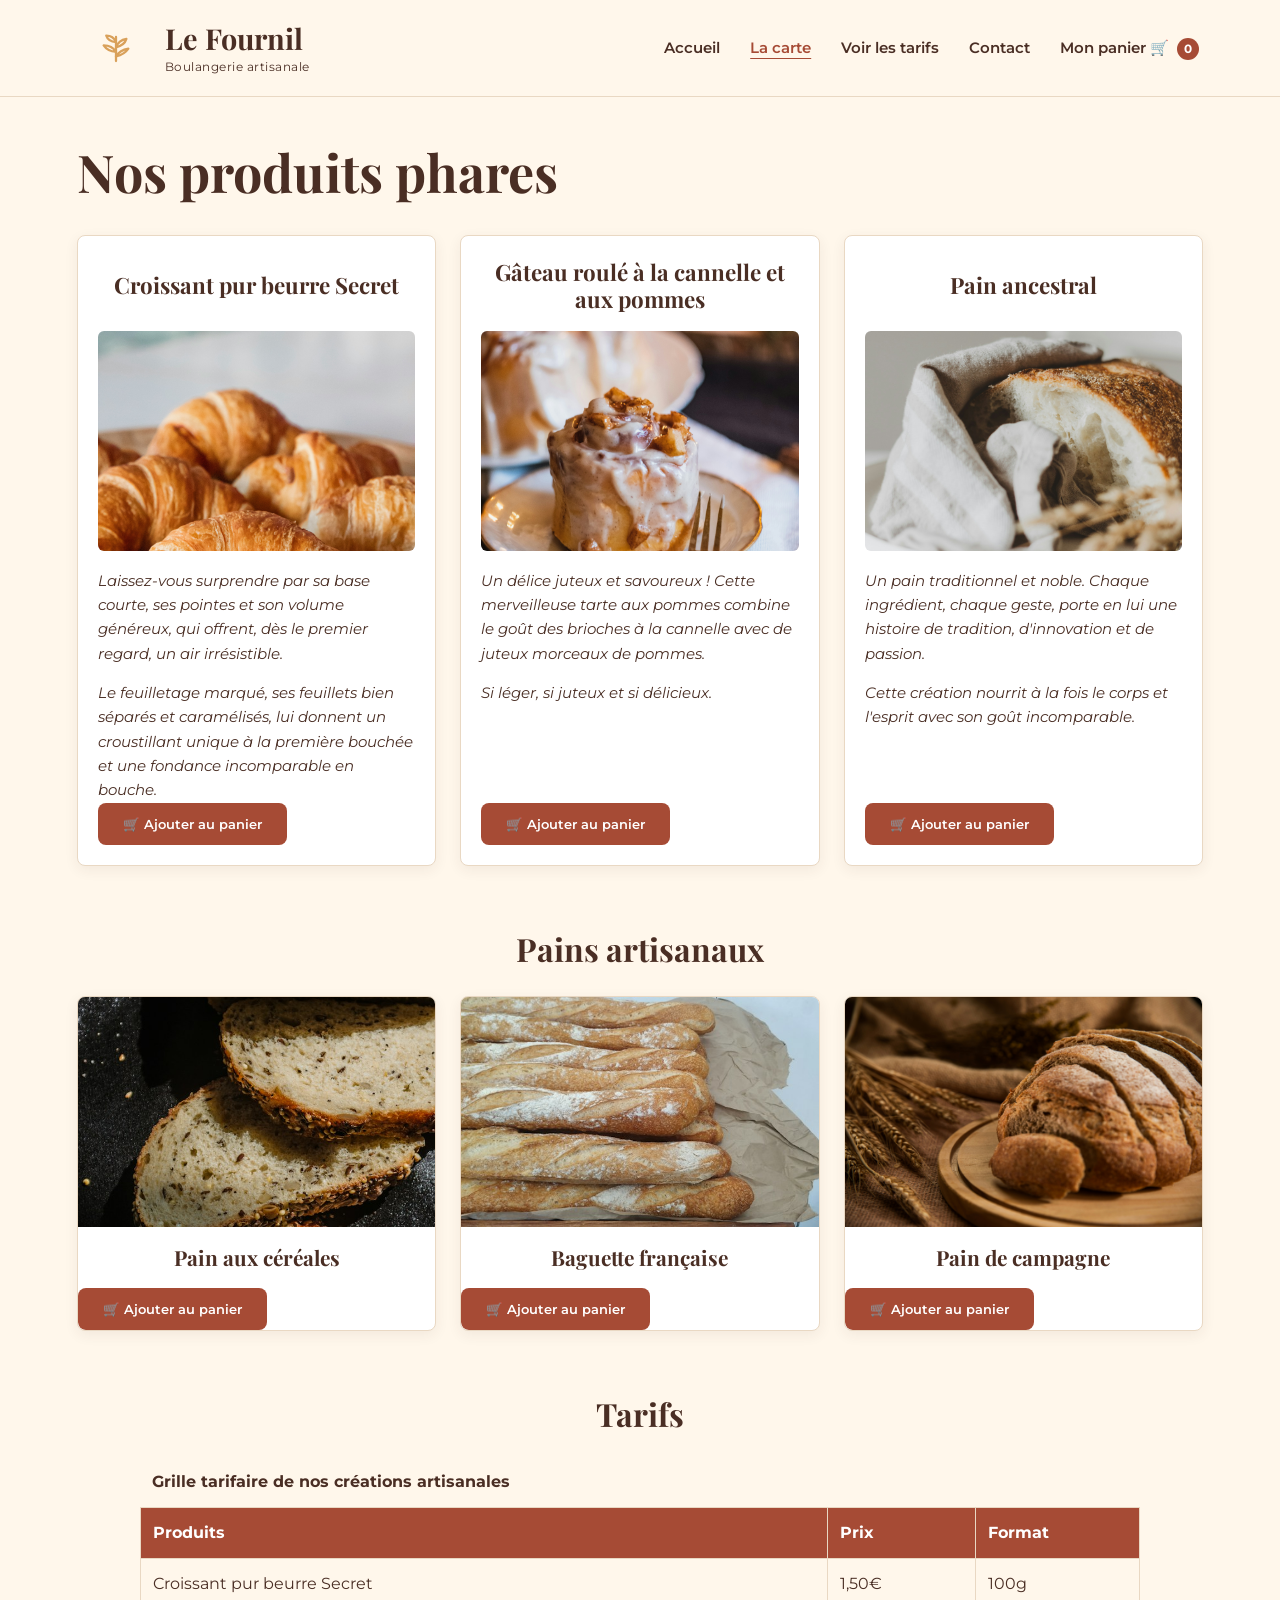
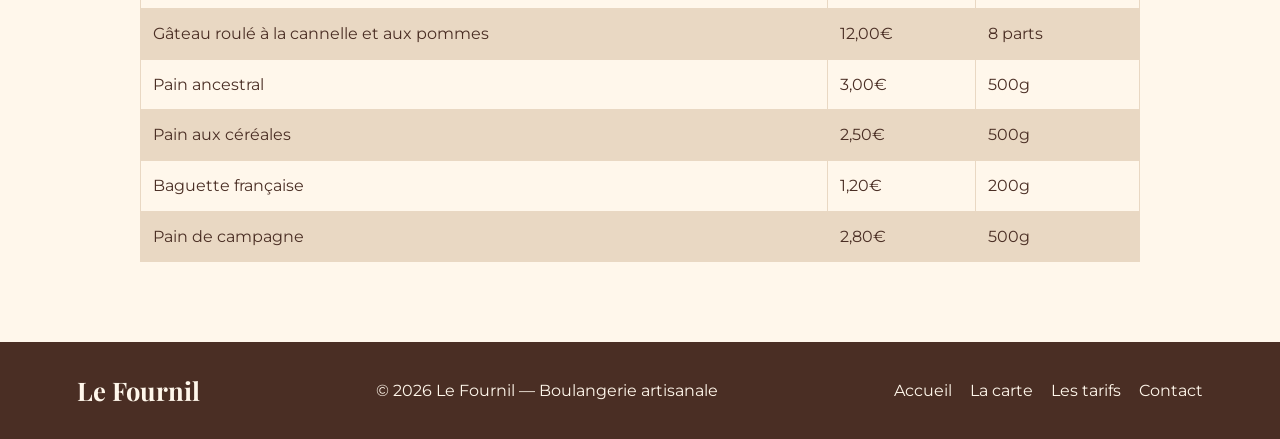
==== commit 26d0eca4: "modification erreur adresse image roulé cannelle" ====
--- a/index.html/carte.html
+++ b/index.html/carte.html
@@ -85,7 +85,7 @@
                     <h2>Gâteau roulé à la cannelle et aux pommes</h2>
                      <!-- Ce titre s'affichera visuellement -->
 
-                    <img src="./assets/images/diliara-garifullina-klfddq7zA9I-unsplash.jpg" alt="Gâteau roulé à la cannelle et aux pommes" width="300">
+                    <img src="./assets/images/diliara-garifullina-klFddq7zA9I-unsplash.jpg" alt="Gâteau roulé à la cannelle et aux pommes" width="300">
                    
                         <p><i>Un délice juteux et savoureux ! Cette merveilleuse tarte aux pommes combine le goût des brioches à la cannelle avec de juteux morceaux de pommes.</i></p>
                         <p><i>Si léger, si juteux et si délicieux.</i></p>
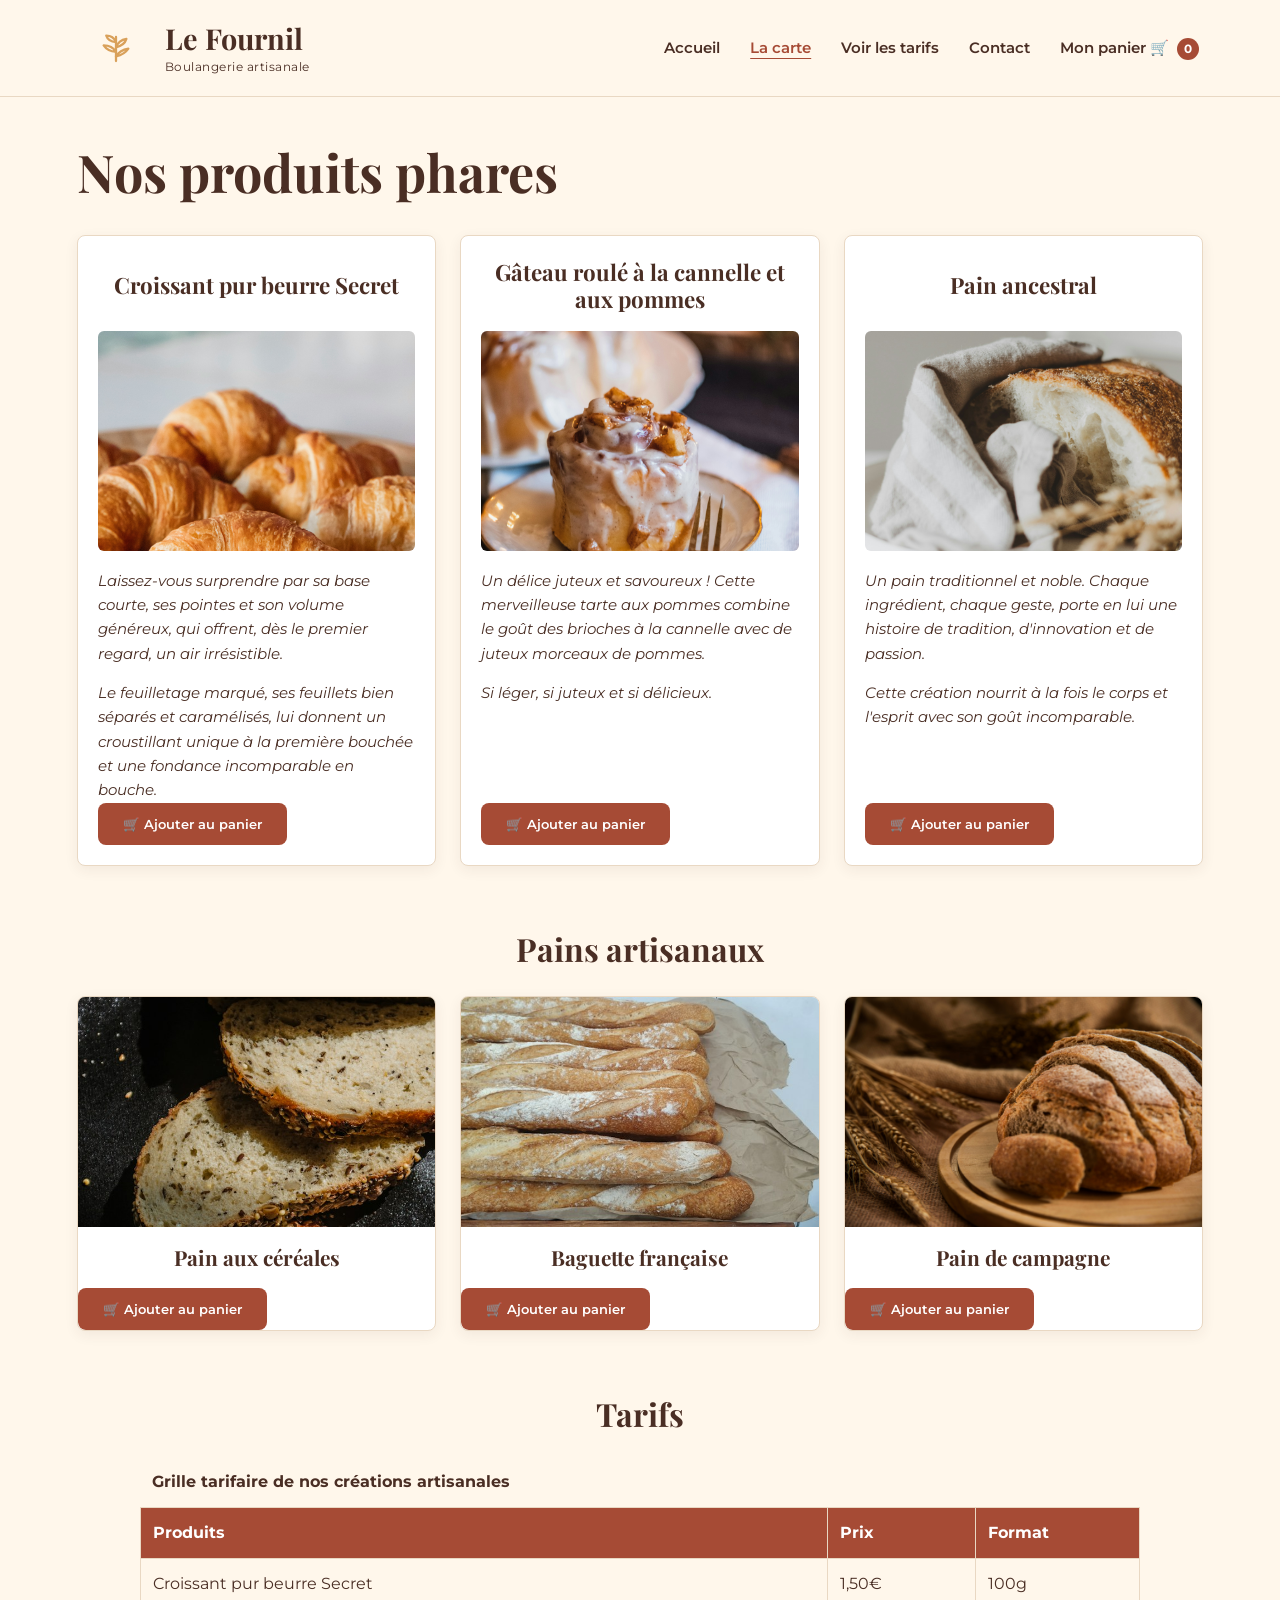
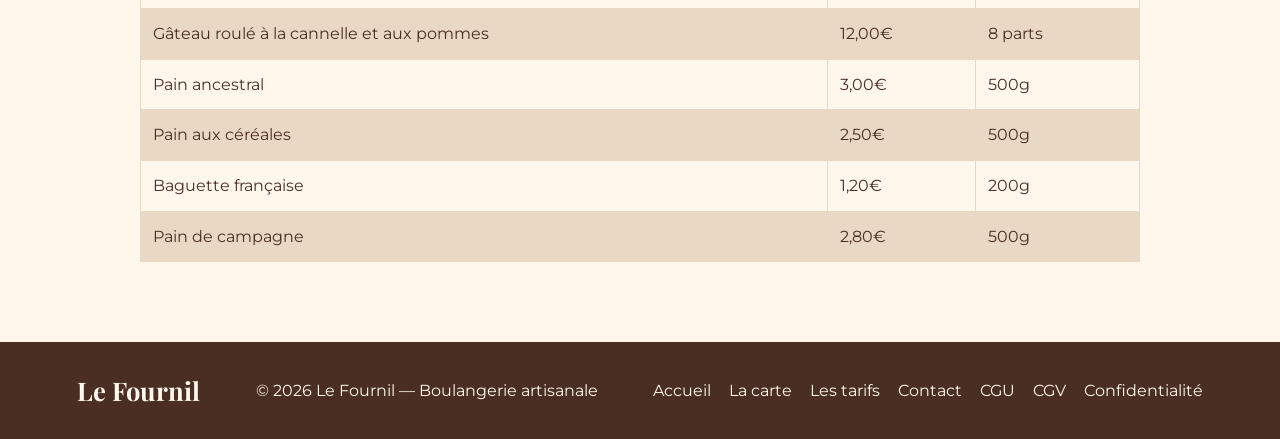
==== commit 68bcb38a: "Ajout CGV, CGU et politique de confidentialité" ====
--- a/index.html/carte.html
+++ b/index.html/carte.html
@@ -5,19 +5,46 @@
     <meta name="viewport" content="width=device-width, initial-scale=1.0">
     <title>Le Fournil - Boulangerie artisanale</title>
     <link rel="stylesheet" href="./assets/CSS/style.css">
-    <script src="./assets/JS/panier.js" defer></script>
-</head>
+    <script src="./assets/JS/panier.js" defer></script>   <!--CHARGEMENT DU JAVASCRIPT
+                                                        Ce script gère les interactions du panier.defer permet au navigateur d'analyser le HTML pendant
+                                                        le téléchargement du script, puis d'exécuter celui-ci après l'analyse du document.
+                                                        Les boutons d'ajout au panier utilisent des classes et des attributs data-* que le script peut rechercher.
+                                                           SCRIPT permet d'intégrer un fichier JavaScript externe.
+                                                           src indique le chemin du fichier panier.js.
+                                                           defer permet au navigateur de télécharger le script sans bloquer l'analyse du HTML, 
+                                                           puis de l'exécuter une fois le document analysé.
+                                                        Ce script gère notamment l'ajout des produits au panier. -->
+    
+
+
+</head> <!-- MÉTADONNÉES ET RESSOURCES-->
 <body>
     
 <header class="entete">
     
+
+ <!--LOGO CLIQUABLE
+    Le lien renvoie vers index.html, donc vers l'accueil.
+    La classe logo permet de mettre en forme le logo.-->
 <a class="logo" href="index.html">
+
+
+<!--viewBox définit les coordonnées du dessin.
+    xmlns identifie le format SVG.
+    aria-hidden="true" indique que ce motif est décoratif et peut être ignoré par les lecteurs d'écran, puisque le nom du commerce est écrit juste à côté. -->
     <svg
         class="logo-motif"
         viewBox="0 0 120 48"
         xmlns="http://www.w3.org/2000/svg"
         aria-hidden="true"
     >
+
+
+<!-- <g> regroupe les tracés du dessin.
+    fill="none" supprime le remplissage.
+    stroke="currentColor" utilise la couleur de texte définie par le CSS.
+    stroke-width règle l'épaisseur des traits.
+    stroke-linecap et stroke-linejoin règlent la forme des extrémités et des raccords.-->
         <g
             fill="none"
             stroke="currentColor"
@@ -25,21 +52,37 @@
             stroke-linecap="round"
             stroke-linejoin="round"
         >
+
+<!-- Tracés constituant le motif végétal -->
             <path d="M60 44 Q60 25 60 7"/>
             <path d="M60 15 Q48 14 45 5 Q56 5 60 15"/>
             <path d="M60 23 Q73 20 76 10 Q64 12 60 23"/>
             <path d="M60 30 Q47 29 41 20 Q54 20 60 30"/>
             <path d="M60 37 Q73 34 79 25 Q66 27 60 37"/>
+        <!-- PATH : L'attribut d contient les coordonnées du dessin. -->
         </g>
     </svg>
 
+
+
+ <!--PARTIE TEXTUELLE DU LOGO
+    Les balises span regroupent des textes en ligne.
+    Les classes permettent de styliser séparément le nom du commerce et sa signature en CSS.-->
     <span class="logo-texte">
         <span class="logo-nom">Le Fournil</span>
         <span class="logo-signature">Boulangerie artisanale</span>
     </span>
+
+
+
+
+<!--NAVIGATION PRINCIPALE
+    <nav> identifie une zone de navigation.
+    aria-label donne un nom à cette zone pour les technologies d'assistance.
+    <ul> crée une liste non ordonnée.
+    Chaque <li> représente un élément de cette liste.
+    Les balises <a> créent les liens de navigation.-->
 </a>
-
-
     <nav aria-label="Navigation principale">
         <ul>
             <li><a href="index.html">Accueil</a></li>
@@ -55,7 +98,13 @@
 
 
         <main>
+
+        <!--TITRE PRINCIPAL
+            La mise en gras est généralement obtenue par défaut, mais son apparence peut être modifiée par le CSS.-->
             <h1><strong>Nos produits phares</strong></h1>
+
+            <!--SECTION DES PRODUITS PHARES
+                La classe produits-phares permet au CSS de cibler cette section pour organiser et présenter son contenu.-->
                 <section class="produits-phares"> 
 
                     
@@ -70,6 +119,9 @@
                         <p><i>Laissez-vous surprendre par sa base courte, ses pointes et son volume généreux, qui offrent, dès le premier regard, un air irrésistible. </i></p>
                         <p><i>Le feuilletage marqué, ses feuillets bien séparés et caramélisés, lui donnent un croustillant unique à la première bouchée et une fondance incomparable en bouche.</i></p>
                     
+
+                    <!--Les attributs data-id, data-nom et data-prix servent à transmettre au JavaScript l'identifiant, le nom et le prix de chaque produit.
+                    Il est donc important de ne pas les modifier en ajoutant les commentaires.-->
                         <button
                             type="button"
                             class="btn btn-principal ajouter-panier"
@@ -89,7 +141,15 @@
                    
                         <p><i>Un délice juteux et savoureux ! Cette merveilleuse tarte aux pommes combine le goût des brioches à la cannelle avec de juteux morceaux de pommes.</i></p>
                         <p><i>Si léger, si juteux et si délicieux.</i></p>
-
+                    
+
+
+                    <!--BOUTON D'AJOUT AU PANIER
+                        type="button" évite que ce bouton soumette involontairement un formulaire.
+                        class contient trois classes :
+                                btn et btn-principal servent au style CSS ;
+                                ajouter-panier permet au JavaScript de retrouver les boutons d'ajout au panier.
+                        Les attributs data-* transmettent les données du produit au script panier.js. -->
                         <button
                             type="button"
                             class="btn btn-principal ajouter-panier"
@@ -124,7 +184,8 @@
            
     
 <!-- Section : Pains artisanaux -->
-<section class="section-pains">
+    
+<section class="section-pains"> <!-- permet au CSS de cibler l'ensemble de la zone. -->
 
     <h2>Pains artisanaux</h2>
 
@@ -137,6 +198,9 @@
             >
             <h3>Pain aux céréales</h3>
 
+
+            <!--Le bouton utilise la même classe ajouter-panier que les autres produits.
+                Le script peut donc traiter tous ces boutons avec une logique commune.-->
             <button
                 type="button"
                 class="btn btn-principal ajouter-panier"
@@ -195,17 +259,29 @@
 
                 <h2>Tarifs</h2>
 
-            <table>
-
+            <table> <!--représente des données organisées en lignes et en colonnes.
+                    Un tableau est adapté ici à la comparaison des produits, de leurs prix et de leurs formats.-->
+
+
+                 <!--LÉGENDE DU TABLEAU
+                        <caption> fournit un titre descriptif au tableau. 
+                        Il aide à comprendre son sujet, notamment pour les technologies d'assistance.-->
                 <caption>Grille tarifaire de nos créations artisanales</caption>
-                    <thead>
-                        <tr>
-                            <th>Produits</th>
+
+                    <thead> <!--regroupe les cellules d'en-tête -->
+                        <tr> <!-- représente une ligne -->
+                            <th>Produits</th> <!-- représente une cellule d'en-tête -->
                             <th>Prix</th>
                             <th>Format</th>
                         </tr>
                     </thead>
 
+
+
+
+                 <!--CORPS DU TABLEAU
+                        <tbody> regroupe les lignes contenant les données tarifaires.
+                        <td> représente une cellule de données.-->
                     <tbody>
 
                         <tr>
@@ -247,31 +323,46 @@
 
         </main>
 
-        
+    
 <!-- Pied de page commun -->
 <footer class="pied-page">
 
-    <p class="signature-footer">
+    <p class="signature-footer"> <!-- Signature du commerce -->
         Le Fournil
     </p>
 
     <p>
         © 2026 Le Fournil — Boulangerie artisanale
+        <!-- Mention de copyright et année affichée -->
     </p>
 
     <nav aria-label="Navigation de pied de page">
+        <!-- NAVIGATION DE PIED DE PAGE -->
+
         <ul>
             <li><a href="index.html">Accueil</a></li>
-            <li><a href="carte.html#tarifs">La carte</a></li>
+
+            <!-- Accès à la page complète du catalogue -->
+            <li><a href="carte.html">La carte</a></li>
+
+            <!-- Accès direct à la section des tarifs -->
             <li>
                 <a href="carte.html#tarifs">Les tarifs</a>
             </li>
+
             <li><a href="contact.html">Contact</a></li>
+
+            <!-- Liens vers les pages juridiques -->
+            <li><a href="cgu.html">CGU</a></li>
+            <li><a href="cgv.html">CGV</a></li>
+            <li><a href="confidentialite.html">Confidentialité</a></li>
+
         </ul>
     </nav>
 
 </footer>
 
+
         </body>
         </html>
 
--- a/index.html/assets/CSS/style.css
+++ b/index.html/assets/CSS/style.css
@@ -1,54 +1,74 @@
+/* ============================================================
+   IMPORTATION DES POLICES GOOGLE FONTS
+   ============================================================ */
+
+/*
+   @import permet de charger des polices depuis Google Fonts.
+   Montserrat est utilisée pour les textes courants.
+   Playfair Display est utilisée pour les titres.
+*/
 @import url('https://fonts.googleapis.com/css2?family=Montserrat:wght@400;500;600;700&family=Playfair+Display:wght@400;500;600;700&display=swap');
 
-/* =========================================================
-   LE FOURNIL — FEUILLE DE STYLE PRINCIPALE
-   Styles communs et styles spécifiques aux pages :
-   index.html, carte.html, contact.html et panier.html
-
-   Organisation :
-   1. Variables et réglages généraux
-   2. Éléments HTML communs
-   3. Boutons
-   4. En-tête, logo et navigation
-   5. Page d'accueil
-   6. Page carte
-   7. Page contact
-   8. Page panier et commande
-   9. Pied de page
-   10. Adaptation tablette et mobile
-   ========================================================= */
-
-
-/* =========================================================
+
+
+/* ===================================
    1. VARIABLES ET RÉGLAGES GÉNÉRAUX
-   ========================================================= */
-
+   =================================== */
+
+   /*
+   :root représente l'élément racine du document HTML.
+   On y déclare des variables CSS globales, réutilisables dans toute la feuille de style avec var(--nom-variable).
+
+   L'intérêt est de pouvoir modifier facilement les couleurs, les polices ou les espacements sur l'ensemble du site.
+*/
 :root {
+    /* Couleurs de la charte graphique du Fournil */
     --terracotta: #A64B35;
     --brun: #4A2E24;
     --ivoire: #FFF7EB;
     --miel: #D9A15B;
     --beige: #E9D8C3;
 
+    /* Polices de caractères */
     --police-titres: "Playfair Display", Georgia, serif;
     --police-texte: "Montserrat", Arial, sans-serif;
 
+    /* Réglages communs */
     --arrondi: 8px;
     --espace: 24px;
 
+     /* Ombres appliquées aux cartes */
     --ombre-carte: 0 4px 14px rgb(74 46 36 / 7%);
     --ombre-carte-survol: 0 8px 20px rgb(74 46 36 / 12%);
+
+     /* Durée et type d'animation */
     --transition-douce: 0.2s ease;
 }
 
+
+/*
+   Le sélecteur universel * cible tous les éléments HTML.
+   box-sizing: border-box permet d'inclure les bordures et les espacements internes dans la largeur et la hauteur.
+   Cela facilite le calcul des dimensions des éléments.
+*/
 * {
     box-sizing: border-box;
 }
 
+
+/*
+   html cible la racine du document.
+   scroll-behavior: smooth active un défilement fluide lorsqu'on clique sur un lien interne, par exemple #tarifs.
+*/
 html {
     scroll-behavior: smooth;
 }
 
+
+/*
+   body correspond au contenu visible de la page.
+   Ces propriétés définissent l'apparence générale du site.
+*/
 body {
     margin: 0;
     background: var(--ivoire);
@@ -63,6 +83,11 @@
    2. ÉLÉMENTS HTML COMMUNS
    ========================================================= */
 
+
+/*
+   Plusieurs sélecteurs peuvent être regroupés avec une virgule.
+   Ici, les règles communes s'appliquent aux titres h1, h2 et h3.
+*/
 h1,
 h2,
 h3 {
@@ -72,6 +97,11 @@
     line-height: 1.2;
 }
 
+
+/*
+   clamp() permet de définir une taille responsive : une taille minimale, une taille évolutive et une taille maximale.
+   Le titre s'adapte ainsi à la largeur de l'écran.
+*/
 h1 {
     font-size: clamp(2.2rem, 5vw, 3.25rem);
 }
@@ -84,20 +114,35 @@
     font-size: 1.3rem;
 }
 
+
+/* Supprime la marge supérieure par défaut des paragraphes. */
 p {
     margin-top: 0;
 }
 
+
+/* Définit la couleur générale des liens hypertextes. */
 a {
     color: var(--terracotta);
 }
 
+
+/*
+   img cible toutes les images du site.
+   max-width: 100% évite qu'une image dépasse de son conteneur.
+   height: auto conserve les proportions originales.
+*/
 img {
     display: block;
     max-width: 100%;
     height: auto;
 }
 
+
+/*
+   .surtitre est une classe personnalisée utilisée pour les petits textes introductifs au-dessus des titres.
+   text-transform transforme les lettres en majuscules.
+*/
 .surtitre {
     margin-bottom: 10px;
     color: var(--terracotta);
@@ -112,6 +157,11 @@
    3. BOUTONS COMMUNS
    ========================================================= */
 
+
+/*
+   .btn est une classe commune aux boutons du site.
+   Elle définit leur forme, leur espacement et leur comportement.
+*/
 .btn {
     display: inline-block;
     padding: 12px 24px;
@@ -123,7 +173,12 @@
     text-align: center;
     text-decoration: none;
 
-    cursor: pointer;
+    cursor: pointer; /* Affiche une main au survol */
+    
+    
+    /*
+       transition permet d'animer progressivement les changements de couleur, de bordure et de position.
+    */
     transition:
         background-color var(--transition-douce),
         color var(--transition-douce),
@@ -131,23 +186,34 @@
         transform var(--transition-douce);
 }
 
+
+/* Bouton principal : fond terracotta et texte blanc. */
 .btn-principal {
     background: var(--terracotta);
     color: #fff;
 }
 
+
+/*
+   :hover correspond au survol avec la souris.
+   :focus-visible correspond à la mise au focus, notamment lors d'une navigation au clavier.
+*/
 .btn-principal:hover,
 .btn-principal:focus-visible {
     background: var(--brun);
     color: #fff;
 }
 
+
+/* Bouton secondaire : fond transparent et contour terracotta. */
 .btn-secondaire {
     border-color: var(--terracotta);
     background: transparent;
     color: var(--terracotta);
 }
 
+
+/* Apparence du bouton secondaire lorsqu'il est survolé ou sélectionné. */
 .btn-secondaire:hover,
 .btn-secondaire:focus-visible {
     background: var(--beige);
@@ -158,9 +224,14 @@
    4. EN-TÊTE, LOGO ET NAVIGATION
    ========================================================= */
 
+
+/*
+   .entete correspond à l'en-tête du site.
+   display: flex active Flexbox, un système de mise en page permettant d'aligner les éléments horizontalement ou verticalement.
+*/
 .entete {
     display: flex;
-    flex-wrap: wrap;
+    flex-wrap: wrap; /* Autorise le retour à la ligne */
     align-items: center;
     justify-content: space-between;
     gap: 20px 28px;
@@ -172,6 +243,8 @@
     background: var(--ivoire);
 }
 
+
+/* Conteneur du logo et de son texte. */
 .logo {
     display: inline-flex;
     flex: 0 0 auto;
@@ -182,6 +255,9 @@
     text-decoration: none;
 }
 
+
+
+/* Dimensions et couleur du motif graphique du logo. */
 .logo-motif {
     flex: 0 0 auto;
     width: 78px;
@@ -189,30 +265,44 @@
     color: var(--miel);
 }
 
+
+/*
+   Le texte du logo est organisé en colonne : le nom de la boulangerie apparaît au-dessus de la signature.
+*/
 .logo-texte {
     display: flex;
     flex-direction: column;
     line-height: 1.15;
 }
 
+
+/* Mise en forme du nom de la boulangerie. */
 .logo .logo-nom {
     font-family: var(--police-titres);
     font-size: 1.8rem;
     font-weight: 700;
 }
 
+
+/* Mise en forme de la signature sous le nom du logo. */
 .logo .logo-signature {
     margin-top: 4px;
     font-size: 0.76rem;
     letter-spacing: 0.04em;
 }
 
+
+/*
+   Sélecteur descendant : cible la balise nav située à l'intérieur de .entete.
+*/
 .entete nav {
     display: block;
     flex: 1 1 400px;
     min-width: 0;
 }
 
+
+/* Mise en page de la liste des liens de navigation. */
 .entete nav ul {
     display: flex;
     flex-wrap: wrap;
@@ -222,13 +312,17 @@
 
     margin: 0;
     padding: 0;
-    list-style: none;
-}
-
+    list-style: none; /* Supprime les puces de la liste */
+}
+
+
+/* Chaque élément de la liste de navigation. */
 .entete nav li {
     display: block;
 }
 
+
+/* Apparence des liens du menu principal. */
 .entete nav a {
     display: inline-block;
     padding: 8px 4px;
@@ -239,12 +333,20 @@
     text-decoration: none;
 }
 
+
+/*
+   Les liens changent de couleur au survol, au focus clavier ou lorsqu'ils correspondent à la page actuelle.
+   aria-current="page" est un attribut HTML d'accessibilité
+   qui indique la page actuellement consultée.
+*/
 .entete nav a:hover,
 .entete nav a:focus-visible,
 .entete nav a[aria-current="page"] {
     color: var(--terracotta);
 }
 
+
+/* Souligne le lien correspondant à la page active. */
 .entete nav a[aria-current="page"] {
     text-decoration: underline;
     text-underline-offset: 5px;
@@ -275,7 +377,7 @@
    5. PAGE D'ACCUEIL — index.html
    ========================================================= */
 
-/* Bannière d'accueil */
+/* Bannière principale de la page d'accueil */
 .hero {
     display: flex;
     flex-direction: column;
@@ -293,16 +395,22 @@
     text-align: center;
 }
 
+
+/* Limite la largeur du titre dans la bannière. */
 .hero h1 {
     max-width: 780px;
     margin-bottom: 4px;
 }
 
+
+/* Limite la largeur du texte de présentation. */
 .hero p:not(.surtitre) {
     max-width: 650px;
     margin-bottom: 8px;
 }
 
+
+/* Ajuste l'espacement du surtitre dans la bannière. */
 .hero .surtitre {
     margin-bottom: 0;
 }
@@ -310,6 +418,13 @@
 /* Bloc photo et texte de présentation */
 .photo-vitrine {
     display: grid;
+
+    /*
+       CSS Grid permet de créer une grille en colonnes.
+       Ici, la première colonne est légèrement plus large
+       que la seconde.
+       minmax(0, ...) évite les débordements de contenu.
+    */
     grid-template-columns: minmax(0, 1.1fr) minmax(0, 1fr);
     align-items: center;
     gap: 40px;
@@ -319,42 +434,62 @@
     margin: 64px auto;
 }
 
+
+/* Image du bloc de présentation. */
 .photo-vitrine img {
     width: 100%;
     height: 360px;
     border-radius: var(--arrondi);
-    object-fit: cover;
-}
-
+    object-fit: cover; 
+    /*
+    object-fit: cover remplit le cadre sans déformer l'image. Une partie de l'image peut être recadrée.
+    */
+}
+
+
+/* Espacement sous le titre du bloc de présentation. */
 .photo-texte h2 {
     margin-bottom: 14px;
 }
 
+
+/* Limite la largeur du texte pour faciliter la lecture. */
 .photo-texte p:not(.surtitre) {
     max-width: 560px;
 }
 
-/* Produits mis en avant sur la page d'accueil */
+/* Section des produits mis en avant sur la page d'accueil */
 .incontournables {
     width: 88%;
     max-width: 1200px;
     margin: 72px auto;
 }
 
+
+/* Zone d'introduction de la section des produits. */
 .incontournables-intro {
     max-width: 680px;
     margin: 0 auto 32px;
     text-align: center;
 }
 
+
+/* Espacement sous le titre de la section. */
 .incontournables-intro h2 {
     margin-bottom: 12px;
 }
 
+
+/* Supprime la marge du dernier paragraphe de l'introduction. */
 .incontournables-intro > p:last-child {
     margin-bottom: 0;
 }
 
+
+/*
+   Grille de trois colonnes pour présenter les produits.
+   repeat(3, ...) crée trois colonnes de largeur égale.
+*/
 .grille-produits {
     display: grid;
     grid-template-columns: repeat(3, minmax(0, 1fr));
@@ -362,6 +497,8 @@
     width: 100%;
 }
 
+
+/* Carte individuelle d'un produit sur la page d'accueil. */
 .produit-accueil {
     min-width: 0;
     overflow: hidden;
@@ -376,36 +513,48 @@
         box-shadow var(--transition-douce);
 }
 
+
+/* Effet visuel au survol d'une carte produit. */
 .produit-accueil:hover {
     transform: translateY(-4px);
     box-shadow: var(--ombre-carte-survol);
 }
 
+
+/* Image de chaque produit mis en avant. */
 .produit-accueil img {
     width: 100%;
     height: 230px;
     object-fit: cover;
 }
 
+
+/* Espacement intérieur du contenu de la carte. */
 .produit-accueil .produit-contenu {
     padding: 20px;
 }
 
+
+/* Espacement sous le titre du produit. */
 .produit-contenu h3 {
     margin-bottom: 10px;
 }
 
+
+/* Mise en forme du texte descriptif du produit. */
 .produit-contenu p {
     margin-bottom: 0;
     font-size: 0.95rem;
 }
 
+
+/* Positionnement du bouton sous la grille des produits. */
 .incontournables-action {
     margin-top: 30px;
     text-align: center;
 }
 
-/* Bloc savoir-faire */
+/* Bloc consacré au savoir-faire de la boulangerie. */
 .savoir-faire {
     display: grid;
     grid-template-columns: minmax(0, 1fr) minmax(0, 1fr);
@@ -417,6 +566,8 @@
     margin: 72px auto;
 }
 
+
+/* Photographie du bloc savoir-faire. */
 .savoir-faire-photo img {
     width: 100%;
     height: 390px;
@@ -424,14 +575,20 @@
     object-fit: cover;
 }
 
+
+/* Espacement sous le titre du bloc savoir-faire. */
 .savoir-faire-texte h2 {
     margin-bottom: 16px;
 }
 
+
+/* Limite la largeur du paragraphe descriptif. */
 .savoir-faire-texte p:not(.surtitre) {
     max-width: 620px;
 }
 
+
+/* Ajoute un espace au-dessus du bouton. */
 .savoir-faire-texte .btn {
     margin-top: 8px;
 }
@@ -448,7 +605,10 @@
     margin: 44px auto 32px;
 }
 
-/* Produits phares : cartes et boutons alignés */
+/*
+   Grille des produits phares.
+   Les cartes sont étirées sur la même hauteur grâce à align-items: stretch.
+*/
 .produits-phares {
     display: grid;
     grid-template-columns: repeat(3, minmax(0, 1fr));
@@ -460,6 +620,12 @@
     margin: 0 auto 64px;
 }
 
+
+/*
+   Chaque article représente une carte produit.
+   Flexbox organise les éléments verticalement.
+   height: 100% permet à la carte d'occuper toute la hauteur disponible.
+*/
 .produits-phares article {
     display: flex;
     flex-direction: column;
@@ -478,11 +644,15 @@
         box-shadow var(--transition-douce);
 }
 
+
+/* Effet de soulèvement au survol des cartes. */
 .produits-phares article:hover {
     transform: translateY(-4px);
     box-shadow: var(--ombre-carte-survol);
 }
 
+
+/* Titre de chaque carte produit. */
 .produits-phares article h2 {
     display: flex;
     align-items: center;
@@ -495,6 +665,8 @@
     text-align: center;
 }
 
+
+/* Image de chaque produit phare. */
 .produits-phares article img {
     display: block;
     flex-shrink: 0;
@@ -508,11 +680,15 @@
     object-position: center;
 }
 
+
+/* Taille et hauteur de ligne des descriptions. */
 .produits-phares article p {
     font-size: 0.95rem;
     line-height: 1.6;
 }
 
+
+/* Supprime la marge du dernier paragraphe de chaque carte. */
 .produits-phares article p:last-of-type {
     margin-bottom: 0;
 }
@@ -535,17 +711,24 @@
     margin: 64px auto;
 }
 
+
+/* Centre le titre de la section des pains. */
 .section-pains > h2 {
     margin-bottom: 28px;
     text-align: center;
 }
 
+
+/* Grille de présentation des pains. */
 .grille-pains {
     display: grid;
     grid-template-columns: repeat(3, minmax(0, 1fr));
     gap: 24px;
 }
 
+
+
+/* Carte individuelle d'un pain. */
 .carte-pain {
     overflow: hidden;
 
@@ -559,17 +742,23 @@
         box-shadow var(--transition-douce);
 }
 
+
+/* Effet de survol des cartes de pains. */
 .carte-pain:hover {
     transform: translateY(-4px);
     box-shadow: var(--ombre-carte-survol);
 }
 
+
+/* Image du pain. */
 .carte-pain img {
     width: 100%;
     height: 230px;
     object-fit: cover;
 }
 
+
+/* Titre du pain, centré dans sa carte. */
 .carte-pain h3 {
     margin: 0;
     padding: 18px;
@@ -581,23 +770,34 @@
     width: 88%;
     max-width: 1000px;
     margin: 64px auto 80px;
+
+    /*
+       scroll-margin-top ajoute une marge lors de l'arrivée
+       sur cette section par un lien d'ancre comme #tarifs.
+    */
     scroll-margin-top: 24px;
 }
 
+
+/* Centre le titre du tableau des tarifs. */
 .section-tarifs > h2 {
     margin-bottom: 20px;
     text-align: center;
 }
 
+
+/* Mise en forme générale du tableau HTML. */
 .section-tarifs table {
     width: 100%;
     margin: 24px 0;
-    border-collapse: collapse;
+    border-collapse: collapse; /* Fusionne les bordures des cellules */
 
     background: var(--ivoire);
     color: var(--brun);
 }
 
+
+/* Légende du tableau, définie avec la balise caption. */
 .section-tarifs caption {
     padding: 12px;
     color: var(--brun);
@@ -605,6 +805,8 @@
     text-align: left;
 }
 
+
+/* Cellules d'en-tête (th) et cellules de données (td). */
 .section-tarifs th,
 .section-tarifs td {
     padding: 12px;
@@ -612,15 +814,23 @@
     text-align: left;
 }
 
+
+/* En-têtes du tableau avec un fond terracotta. */
 .section-tarifs th {
     background: var(--terracotta);
     color: #fff;
 }
 
+
+/*
+   nth-child(even) cible une ligne sur deux, ici les lignes paires du corps du tableau.
+*/
 .section-tarifs tbody tr:nth-child(even) {
     background: var(--beige);
 }
 
+
+/* Change la couleur d'une ligne lorsque la souris la survole. */
 .section-tarifs tbody tr:hover {
     background: #f2e3d1;
 }
@@ -630,11 +840,13 @@
    7. PAGE CONTACT — contact.html
    ========================================================= */
 
+
+/* Conteneur principal de la page contact. */
 .page-contact {
     padding: 0 6% 64px;
 }
 
-/* Introduction de la page */
+/* Introduction de la page, organisée verticalement et centrée.*/
 .page-contact .contact-intro-vertical {
     display: flex;
     flex-direction: column;
@@ -647,20 +859,26 @@
     text-align: center;
 }
 
+
+/* Espacement sous le surtitre de l'introduction. */
 .page-contact .contact-intro-vertical .surtitre {
     margin-bottom: 12px;
 }
 
+
+/* Largeur maximale du texte introductif. */
 .page-contact .contact-intro-vertical .texte-intro-contact {
     max-width: 650px;
     margin-bottom: 18px;
 }
 
+
+/* Supprime les marges du titre principal de l'introduction. */
 .page-contact .contact-intro-vertical h1 {
     margin: 0;
 }
 
-/* Cartes d'informations */
+/* Grille contenant les cartes d'informations pratiques. */ 
 .page-contact .contact-grid {
     display: grid;
     grid-template-columns: repeat(2, minmax(0, 1fr));
@@ -671,6 +889,8 @@
     margin: 0 auto 48px;
 }
 
+
+/* Présentation visuelle d'une carte d'information. */
 .page-contact .contact-card {
     min-width: 0;
     padding: 28px;
@@ -681,29 +901,39 @@
     box-shadow: var(--ombre-carte);
 }
 
+
+/* Titres des cartes d'informations. */
 .page-contact .contact-card h2 {
     margin-bottom: 20px;
     font-size: 1.5rem;
 }
 
+
+/* Espacement entre les paragraphes des cartes. */
 .page-contact .contact-card p {
     margin-bottom: 18px;
 }
 
+
+/* Supprime la marge du dernier paragraphe. */
 .page-contact .contact-card p:last-child {
     margin-bottom: 0;
 }
 
+
+/* Met en valeur les éléments importants avec strong. */
 .page-contact .contact-card strong {
     color: var(--terracotta);
 }
 
+
+/* Style spécifique de la note concernant les horaires. */
 .page-contact .contact-card .note-horaires {
     color: var(--brun);
     font-style: italic;
 }
 
-/* Formulaire de contact */
+/* Formulaire de contact : largeur limitée et centré. */
 .page-contact .formulaire-contact {
     width: 100%;
     max-width: 800px;
@@ -716,30 +946,48 @@
     box-shadow: var(--ombre-carte);
 }
 
+
+/* Espacement sous le titre du formulaire. */
 .page-contact .formulaire-contact h2 {
     margin-bottom: 10px;
 }
 
+
+/* Espacement sous le texte introductif du formulaire. */
 .page-contact .formulaire-contact > p {
     margin-bottom: 24px;
 }
 
+
+/*
+   Le formulaire utilise CSS Grid.
+   gap crée un espace régulier entre les champs.
+*/
 .page-contact .formulaire-contact form {
     display: grid;
     gap: 18px;
 }
 
+
+/* Chaque champ est organisé verticalement : label puis saisie. */
 .page-contact .formulaire-contact .champ {
     display: flex;
     flex-direction: column;
     gap: 7px;
 }
 
+
+/* Apparence des étiquettes des champs. */
 .page-contact .formulaire-contact label {
     color: var(--brun);
     font-weight: 600;
 }
 
+
+/*
+   Les sélecteurs input et textarea ciblent les zones de saisie et les zones de texte du formulaire.
+   font: inherit reprend la police définie sur le parent.
+*/
 .page-contact .formulaire-contact input,
 .page-contact .formulaire-contact textarea {
     width: 100%;
@@ -753,11 +1001,15 @@
     font: inherit;
 }
 
+
+/* Hauteur minimale de la zone de message. */
 .page-contact .formulaire-contact textarea {
     min-height: 140px;
-    resize: vertical;
-}
-
+    resize: vertical; /* Autorise le redimensionnement en hauteur */
+}
+
+
+/* Mise en évidence du champ actif lorsque l'utilisateur le sélectionne. */
 .page-contact .formulaire-contact input:focus,
 .page-contact .formulaire-contact textarea:focus {
     outline: 2px solid var(--terracotta);
@@ -765,6 +1017,8 @@
     border-color: var(--terracotta);
 }
 
+
+/* Aligne le bouton du formulaire au début de la ligne. */
 .page-contact .formulaire-contact button {
     justify-self: start;
 }
@@ -774,6 +1028,8 @@
    8. PAGE PANIER — panier.html
    ========================================================= */
 
+
+   /* Conteneur principal de la page panier. */
 .page-panier {
     width: 88%;
     max-width: 1000px;
@@ -787,6 +1043,9 @@
     box-shadow: 0 4px 16px rgb(74 46 36 / 10%);
 }
 
+
+
+/* Titres principaux de la page panier. */
 .page-panier > h1,
 .page-panier h1 {
     margin-bottom: 12px;
@@ -794,6 +1053,8 @@
     text-align: center;
 }
 
+
+/* Titres secondaires de la page panier. */
 .page-panier h2 {
     margin-top: 30px;
     color: var(--terracotta);
@@ -811,6 +1072,12 @@
     text-align: center;
 }
 
+
+/*
+   [hidden] est un sélecteur d'attribut.
+   Il cible les éléments HTML qui possèdent l'attribut hidden.
+   Cette règle garantit qu'ils ne sont pas affichés.
+*/
 #message-panier[hidden] {
     display: none;
 }
@@ -840,6 +1107,8 @@
     background: #fff;
 }
 
+
+/* Nom du produit dans la ligne du panier. */
 .ligne-panier h3 {
     flex: 1 1 200px;
     margin: 0;
@@ -848,12 +1117,16 @@
     font-size: 1.1rem;
 }
 
+
+/* Prix ou informations tarifaires dans la ligne du panier. */
 .ligne-panier p {
     margin: 0;
     color: var(--terracotta);
     font-weight: 700;
 }
 
+
+/* Mise en valeur des quantités et informations dans les span. */
 .ligne-panier span {
     color: var(--brun);
     font-weight: 700;
@@ -877,6 +1150,8 @@
         border-color var(--transition-douce);
 }
 
+
+/* Apparence des boutons du panier au survol. */
 .ligne-panier button:hover {
     border-color: var(--terracotta);
     background: var(--terracotta);
@@ -916,6 +1191,8 @@
         color var(--transition-douce);
 }
 
+
+/* Apparence du bouton vider le panier au survol. */
 .btn-vider-panier:hover {
     background: var(--terracotta);
     color: #fff;
@@ -926,12 +1203,14 @@
    9. FORMULAIRE DE COMMANDE ET CONFIRMATION
    ========================================================= */
 
-/* Formulaire de commande */
+/* Limite la largeur du formulaire de commande et le centre. */
 #formulaire-commande {
     max-width: 650px;
     margin: 30px auto 0;
 }
 
+
+/* Organisation verticale de chaque champ de commande. */
 .champ-commande {
     display: flex;
     flex-direction: column;
@@ -939,11 +1218,15 @@
     margin-bottom: 20px;
 }
 
+
+/* Étiquettes des champs du formulaire. */
 .champ-commande label {
     color: var(--brun);
     font-weight: 700;
 }
 
+
+/* Champs de saisie et listes déroulantes du formulaire. */
 .champ-commande input,
 .champ-commande select {
     width: 100%;
@@ -957,12 +1240,16 @@
     font: inherit;
 }
 
+
+/* Mise en évidence du champ sélectionné. */
 .champ-commande input:focus,
 .champ-commande select:focus {
     outline: 2px solid var(--miel);
     outline-offset: 2px;
 }
 
+
+/* Bloc de note ou d'information concernant la commande. */
 .note-commande {
     padding: 12px;
     border-radius: 8px;
@@ -971,7 +1258,9 @@
     font-size: 0.9rem;
 }
 
-/* Récapitulatif et confirmation */
+/*
+   Les deux sections ont une présentation commune : le récapitulatif de commande et la confirmation finale.
+*/
 #recapitulatif-commande,
 #confirmation-finale {
     margin-top: 30px;
@@ -982,11 +1271,15 @@
     background: #fff;
 }
 
+
+/* Titres des blocs de récapitulatif et de confirmation. */
 #recapitulatif-commande h2,
 #confirmation-finale h2 {
     color: var(--terracotta);
 }
 
+
+/* Zones contenant les coordonnées du client et les produits. */
 #details-client,
 #details-produits {
     padding: 12px 18px;
@@ -994,12 +1287,16 @@
     background: var(--ivoire);
 }
 
+
+/* Paragraphes des détails client et produits. */
 #details-client p,
 #details-produits p {
     margin: 10px 0;
     color: var(--brun);
 }
 
+
+/* Mise en valeur du total de la commande. */
 .total-commande {
     margin-top: 24px;
     padding: 16px;
@@ -1012,18 +1309,24 @@
     font-weight: 700;
 }
 
+
+/* Espacement au-dessus des boutons du récapitulatif. */
 #recapitulatif-commande button {
     margin-top: 12px;
 }
 
-/* Respecte l'attribut hidden utilisé par le JavaScript */
+/*
+   Ces règles sont importantes pour le fonctionnement du JavaScript.
+   Lorsque le script ajoute l'attribut hidden à une section,
+   elle disparaît de l'affichage.
+*/
 #recapitulatif-commande[hidden],
 #confirmation-finale[hidden],
 #formulaire-commande[hidden] {
     display: none;
 }
 
-/* Détails de la confirmation de commande */
+/* Conteneur des informations affichées après confirmation. */
 .recap-confirmation {
     margin: 24px 0;
     padding: 20px;
@@ -1033,16 +1336,25 @@
     background: var(--ivoire);
 }
 
+
+/* Titres secondaires du récapitulatif final. */
 .recap-confirmation h3 {
     margin-top: 24px;
     color: var(--terracotta);
 }
 
+
+/* Paragraphes du récapitulatif final. */
 .recap-confirmation > p {
     margin: 12px 0;
     color: var(--brun);
 }
 
+
+/*
+   Les paragraphes contenant les produits sont organisés horizontalement avec Flexbox.
+   justify-content: space-between éloigne les deux éléments.
+*/
 #produits-confirmation p {
     display: flex;
     justify-content: space-between;
@@ -1053,11 +1365,15 @@
     color: var(--brun);
 }
 
+
+/* Mise en valeur du numéro de commande. */
 #numero-commande {
     color: var(--terracotta);
     font-weight: 700;
 }
 
+
+/* Présentation du total dans la confirmation finale. */
 .recap-confirmation .total-commande {
     display: block;
     min-height: 0;
@@ -1071,6 +1387,8 @@
     font-weight: 700;
 }
 
+
+/* Le montant lui-même reste affiché en blanc. */
 #total-confirmation {
     display: inline;
     color: #fff;
@@ -1081,6 +1399,11 @@
    10. PIED DE PAGE COMMUN
    ========================================================= */
 
+
+/*
+   .pied-page correspond au footer HTML.
+   Flexbox permet de répartir la signature et les liens sur une même ligne lorsque l'espace est suffisant.
+*/
 .pied-page {
     display: flex;
     flex-wrap: wrap;
@@ -1095,10 +1418,15 @@
     color: var(--ivoire);
 }
 
+
+
+/* Supprime les marges des paragraphes du pied de page. */
 .pied-page p {
     margin: 0;
 }
 
+
+/* Signature de la boulangerie dans le pied de page. */
 .pied-page .signature-footer {
     color: var(--ivoire);
     font-family: var(--police-titres);
@@ -1106,6 +1434,8 @@
     font-weight: 700;
 }
 
+
+/* Organisation horizontale des liens du pied de page. */
 .pied-page nav ul {
     display: flex;
     flex-wrap: wrap;
@@ -1116,11 +1446,15 @@
     list-style: none;
 }
 
+
+/* Couleur et décoration des liens du pied de page. */
 .pied-page a {
     color: var(--ivoire);
     text-decoration: none;
 }
 
+
+/* Changement de couleur et soulignement au survol ou au focus. */
 .pied-page a:hover,
 .pied-page a:focus-visible {
     color: var(--miel);
@@ -1133,32 +1467,53 @@
    11. RESPONSIVE — TABLETTES
    ========================================================= */
 
+
+/*
+   @media permet d'appliquer des règles CSS selon les caractéristiques de l'écran.
+
+   max-width: 900px signifie que les règles suivantes s'appliquent lorsque la largeur de l'écran est de 900 px ou moins, par exemple sur certaines tablettes.
+*/
 @media (max-width: 900px) {
+
+/*
+    Les grilles de trois colonnes passent à deux colonnes.
+    Cela évite que les cartes deviennent trop étroites.
+*/
     .grille-produits,
     .produits-phares,
     .grille-pains {
         grid-template-columns: repeat(2, minmax(0, 1fr));
     }
 
+
+/* Réduit les espaces entre les colonnes des blocs. */
     .photo-vitrine,
     .savoir-faire {
         gap: 28px;
     }
 
+
+/* Réduit la hauteur des images sur tablette. */
     .photo-vitrine img,
     .savoir-faire-photo img {
         height: 320px;
     }
 
+
+/* Réduit l'espace entre les liens de navigation. */
     .entete nav ul {
         gap: 8px 14px;
     }
 
+
+/* Centre les éléments du pied de page. */
     .pied-page {
         justify-content: center;
         text-align: center;
     }
 
+
+/* Centre également les liens du pied de page. */
     .pied-page nav ul {
         justify-content: center;
     }
@@ -1169,28 +1524,47 @@
    12. RESPONSIVE — MOBILES
    ========================================================= */
 
+
+/*
+   Ces règles s'appliquent aux écrans de 700 px ou moins.
+   On adapte la présentation pour faciliter la lecture
+   et la navigation sur smartphone.
+*/
 @media (max-width: 700px) {
+
+     /* L'en-tête passe en disposition verticale. */
     .entete {
         flex-direction: column;
         align-items: center;
         padding: 18px 5%;
     }
 
+
+    /* Le menu occupe toute la largeur disponible. */
     .entete nav {
         flex: 0 1 auto;
         width: 100%;
     }
 
+
+    /* Centre les liens du menu sur mobile. */
     .entete nav ul {
         justify-content: center;
         gap: 6px 14px;
     }
 
+
+    /* Réduit la taille et les espacements des liens. */
     .entete nav a {
         padding: 7px 3px;
         font-size: 0.9rem;
     }
 
+
+    /*
+       Les blocs photo et texte passent sur une seule colonne.
+       1fr signifie que la colonne occupe toute la largeur disponible.
+    */
     .photo-vitrine,
     .savoir-faire {
         grid-template-columns: 1fr;
@@ -1198,15 +1572,27 @@
         margin: 48px auto;
     }
 
+
+    /* Réduit la hauteur des images sur smartphone. */
     .photo-vitrine img,
     .savoir-faire-photo img {
         height: 280px;
     }
 
+
+     /*
+       order modifie l'ordre d'affichage d'un élément Flexbox.
+       Ici, le texte est placé en deuxième position.
+    */
     .photo-texte {
         order: 2;
     }
 
+
+     /*
+       Toutes ces grilles passent à une seule colonne.
+       Les cartes s'affichent donc les unes sous les autres.
+    */
     .grille-produits,
     .produits-phares,
     .grille-pains,
@@ -1214,6 +1600,8 @@
         grid-template-columns: 1fr;
     }
 
+
+    /* Réduit les marges verticales des différentes sections. */
     .incontournables,
     .section-pains,
     .section-tarifs {
@@ -1222,65 +1610,93 @@
         margin-bottom: 48px;
     }
 
+
+    /* Réduit l'espace sous les cartes produits. */
     .produits-phares {
         margin-bottom: 48px;
     }
 
+
+    /* La hauteur des cartes s'adapte automatiquement au contenu. */
     .produits-phares article {
         height: auto;
     }
 
+
+    /* Sur mobile, le bouton retrouve un espacement classique. */
     .produits-phares article .ajouter-panier {
         margin-top: 12px;
     }
 
+
+    /* Réduit les marges horizontales de la page contact. */
     .page-contact {
         padding-right: 5%;
         padding-left: 5%;
     }
 
+
+     /* Réduit les marges de l'introduction de la page contact. */
     .page-contact .contact-intro-vertical {
         margin: 36px auto;
     }
 
+
+    /* Réduit les espacements intérieurs des cartes et du formulaire. */
     .page-contact .contact-card,
     .page-contact .formulaire-contact {
         padding: 24px;
     }
 
+
+     /* Le pied de page s'organise verticalement. */
     .pied-page {
         flex-direction: column;
         padding: 26px 5%;
     }
 
+
+    /* La page panier utilise presque toute la largeur du mobile. */
     .page-panier {
         width: calc(100% - 24px);
         margin: 20px 12px;
         padding: 18px;
     }
 
+
+     /* Réduit l'espacement et le remplissage des lignes du panier. */
     .ligne-panier {
         gap: 10px;
         padding: 14px;
     }
 
+
+     /* Le nom du produit occupe toute la largeur de sa ligne. */
     .ligne-panier h3 {
         flex-basis: 100%;
     }
 
+
+    /* Réduit la taille du total du panier. */
     #total-panier {
         font-size: 1.2rem;
     }
 
+
+    /* Le bouton vider le panier occupe toute la largeur. */
     .btn-vider-panier {
         width: 100%;
         margin-left: 0;
     }
 
+
+    /* Réduit le remplissage du récapitulatif de confirmation. */
     .recap-confirmation {
         padding: 14px;
     }
 
+
+    /* Autorise le retour à la ligne des détails des produits. */
     #produits-confirmation p {
         flex-wrap: wrap;
     }
@@ -1291,54 +1707,165 @@
    13. RESPONSIVE — PETITS MOBILES
    ========================================================= */
 
+
+/*
+   Dernier niveau d'adaptation pour les écrans de 500 px ou moins, notamment les petits smartphones.
+*/
 @media (max-width: 500px) {
+
+    /* Réduit légèrement la taille générale des textes. */
     body {
         font-size: 15px;
     }
 
+
+    /* Réduit les dimensions du motif du logo. */
     .logo-motif {
         width: 68px;
         height: 54px;
     }
 
+
+    /* Réduit la taille du nom de la boulangerie. */
     .logo .logo-nom {
         font-size: 1.6rem;
     }
 
+
+    /* Réduit la taille de la signature du logo. */
     .logo .logo-signature {
         font-size: 0.7rem;
     }
 
+
+    /* Adapte le titre de la bannière aux petits écrans. */
     .hero h1 {
         font-size: 2.15rem;
     }
 
+
+    /* Réduit la hauteur des images des cartes. */
     .produit-accueil img,
     .produits-phares article img,
     .carte-pain img {
         height: 210px;
     }
 
+
+    /* Réduit les marges intérieures du formulaire de contact. */
     .page-contact .formulaire-contact {
         padding: 20px;
     }
 
+
+    /* Le bouton du formulaire occupe toute la largeur. */
     .page-contact .formulaire-contact button {
         width: 100%;
     }
 
+
+    /* Le tableau des tarifs utilise davantage de largeur. */
     .section-tarifs {
         width: 94%;
     }
 
+
+    /* Réduit les espacements et la taille du texte du tableau. */
     .section-tarifs th,
     .section-tarifs td {
         padding: 8px 6px;
         font-size: 0.85rem;
+
+        /*
+           overflow-wrap: anywhere autorise la coupure des longues chaînes de caractères pour éviter un débordement horizontal.
+        */
         overflow-wrap: anywhere;
     }
 
+
+    /* Réduit les espaces entre les liens du pied de page. */
     .pied-page nav ul {
         gap: 8px 14px;
     }
-}+}
+
+
+
+
+/* =========================================
+   CONDITIONS GÉNÉRALES D'UTILISATION ET DE VENTE
+   ========================================= */
+
+/* Conteneur général des pages légales */
+.contenu-legal {
+    width: 90%;
+    max-width: 1000px;
+    margin: 50px auto;
+    padding: 40px;
+    background-color: var(--ivoire);
+    border-radius: 8px;
+    box-sizing: border-box;
+}
+
+/* Section contenant le texte juridique */
+.section-legale {
+    color: var(--brun);
+    line-height: 1.8;
+}
+
+/* Titre principal */
+.section-legale h1 {
+    color: var(--brun);
+    font-family: 'Playfair Display', serif;
+    font-size: 2.3rem;
+    text-align: center;
+    margin-bottom: 30px;
+}
+
+/* Titres des articles */
+.section-legale h2 {
+    color: var(--terracotta);
+    font-family: 'Playfair Display', serif;
+    font-size: 1.35rem;
+    margin-top: 30px;
+    margin-bottom: 12px;
+}
+
+/* Paragraphes */
+.section-legale p {
+    font-size: 0.95rem;
+    margin-bottom: 15px;
+}
+
+/* Liens présents dans le contenu */
+.section-legale a {
+    color: var(--terracotta);
+    text-decoration: underline;
+}
+
+/* Date de mise à jour */
+.section-legale .date-mise-a-jour {
+    margin-top: 35px;
+    font-style: italic;
+    font-size: 0.85rem;
+    text-align: right;
+}
+
+/* Adaptation aux écrans mobiles */
+@media screen and (max-width: 600px) {
+
+    .contenu-legal {
+        width: 95%;
+        margin: 25px auto;
+        padding: 20px;
+    }
+
+    .section-legale h1 {
+        font-size: 1.7rem;
+    }
+
+    .section-legale h2 {
+        font-size: 1.15rem;
+    }
+
+}
